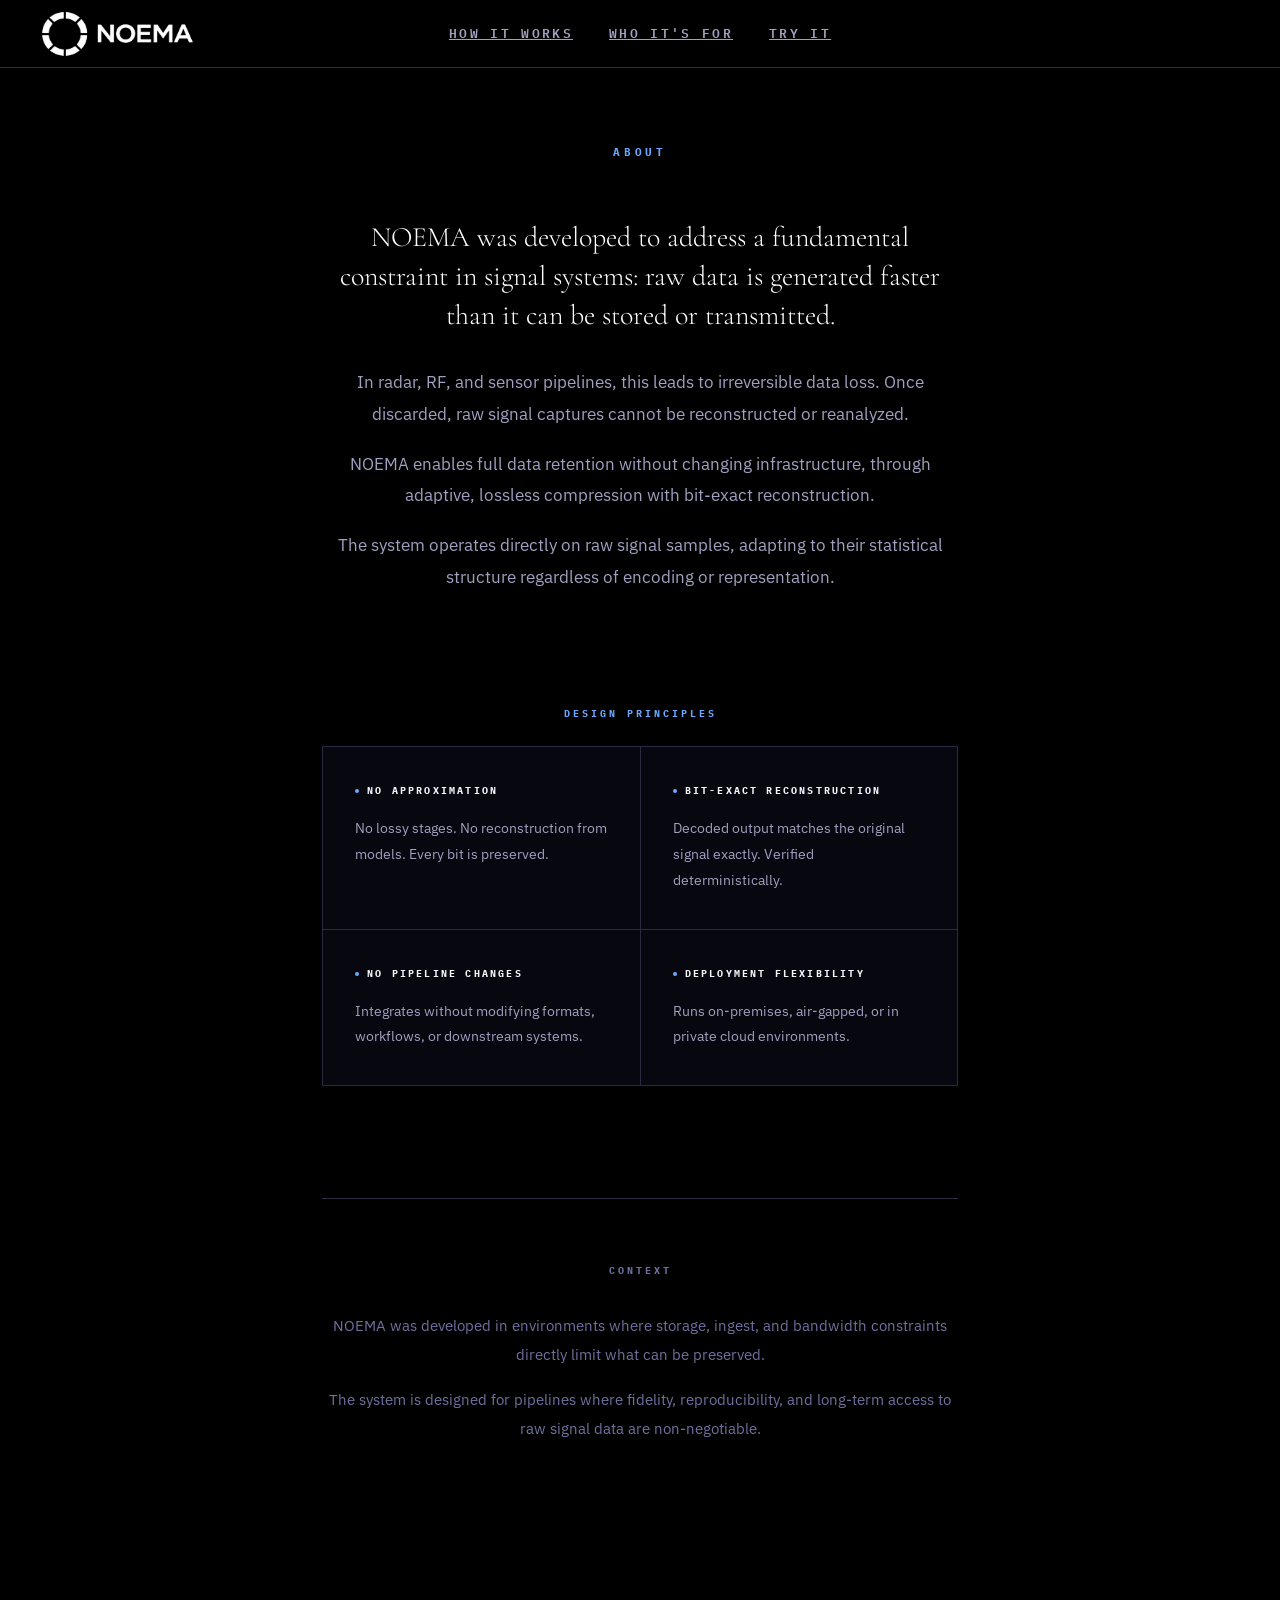
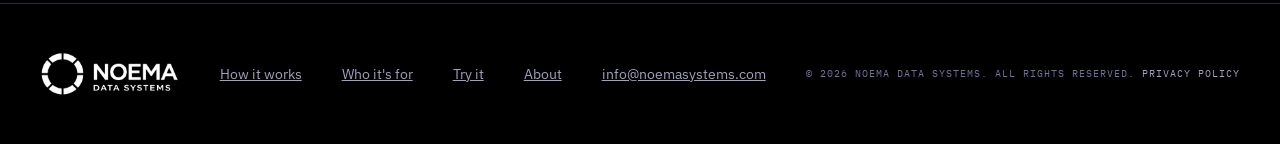
==== about.html @ 704bd15a "Standardise nav and footer across all pages per spec" ====
<!DOCTYPE html>
<html lang="en">
<head>
<meta charset="UTF-8">
<meta name="viewport" content="width=device-width, initial-scale=1.0, viewport-fit=cover">
<title>About — NOEMA Data Systems</title>
<link rel="preconnect" href="https://fonts.googleapis.com">
<link rel="preconnect" href="https://fonts.gstatic.com" crossorigin>
<link href="https://fonts.googleapis.com/css2?family=Cormorant+Garamond:ital,wght@0,300;0,400;1,300;1,400&family=IBM+Plex+Mono:wght@400;500;600;700&family=IBM+Plex+Sans:wght@400;500;600;700&display=swap" rel="stylesheet">
<link rel="stylesheet" href="css/style.css">
<style>

  .about-wrap {
    max-width: 700px;
    margin: 0 auto;
    padding: 9rem 2rem 7rem;
  }

  /* ---- Header ---- */
  .about-label {
    font-family: var(--mono); font-size: 11px; font-weight: 700;
    letter-spacing: 0.35em; text-transform: uppercase; color: var(--blue);
    display: block; margin-bottom: 3.5rem;
    text-align: center;
  }

  /* ---- Core text block ---- */
  .about-core {
    text-align: center;
    margin-bottom: 7rem;
  }
  .about-core p {
    font-family: var(--sans); font-size: 1.05rem; font-weight: 400;
    color: var(--mid); line-height: 1.9;
  }
  .about-core p + p { margin-top: 1.1rem; }
  .about-core p:first-child {
    font-family: var(--serif); font-size: clamp(1.3rem, 3vw, 1.75rem);
    font-weight: 300; color: var(--white); line-height: 1.4;
    margin-bottom: 2rem;
  }

  /* ---- 2x2 Cards ---- */
  .about-cards-label {
    font-family: var(--mono); font-size: 10px; font-weight: 700;
    letter-spacing: 0.3em; text-transform: uppercase; color: var(--blue);
    display: block; margin-bottom: 1.5rem;
    text-align: center;
  }
  .about-cards {
    display: grid; grid-template-columns: 1fr 1fr;
    gap: 1px; background: var(--border);
    border: 1px solid var(--border);
    margin-bottom: 7rem;
  }
  .about-card {
    background: var(--surface);
    padding: 2.25rem 2rem;
    transition: background 0.3s;
  }
  .about-card:hover { background: var(--card); }
  .about-card-title {
    font-family: var(--mono); font-size: 10px; font-weight: 700;
    letter-spacing: 0.22em; text-transform: uppercase; color: var(--bright);
    margin-bottom: 1rem;
    display: flex; align-items: center; gap: 8px;
  }
  .about-card-title::before {
    content: ''; width: 4px; height: 4px; border-radius: 50%;
    background: var(--blue); flex-shrink: 0;
  }
  .about-card-body {
    font-family: var(--sans); font-size: 0.9rem; font-weight: 400;
    color: var(--mid); line-height: 1.8;
  }

  /* ---- Context block ---- */
  .about-context {
    text-align: center;
    padding-top: 4rem;
    border-top: 1px solid var(--border);
  }
  .about-context-label {
    font-family: var(--mono); font-size: 10px; font-weight: 700;
    letter-spacing: 0.3em; text-transform: uppercase; color: var(--dim);
    display: block; margin-bottom: 2rem;
  }
  .about-context p {
    font-family: var(--sans); font-size: 0.95rem; font-weight: 400;
    color: var(--dim); line-height: 1.9;
  }
  .about-context p + p { margin-top: 1rem; }

  /* ---- Responsive ---- */
  @media (max-width: 700px) {
    .about-wrap   { padding: 7rem 1.25rem 4rem; }
    .about-cards  { grid-template-columns: 1fr; }
    .about-card   { padding: 1.75rem 1.25rem; }
    .about-core p:first-child { font-size: 1.3rem; }
  }
</style>
</head>
<body>

<nav>
  <button class="nav-hamburger" id="navHamburger" aria-label="Open menu" aria-expanded="false">
    <span></span><span></span><span></span>
  </button>
  <img src="images/noema_logo.png" alt="NOEMA" class="nav-logo-img"
       onclick="window.location.href='index.html'">
  <div class="nav-links">
    <a href="index.html#how">How it works</a>
    <a href="index.html#for">Who it's for</a>
    <a href="index.html#pilot">Try it</a>
  </div>
</nav>

<div class="nav-dropdown" id="navDropdown">
  <a href="index.html#how"   onclick="closeNav()">How it works</a>
  <a href="index.html#for"   onclick="closeNav()">Who it's for</a>
  <a href="index.html#pilot" onclick="closeNav()">Try it</a>
</div>

<div class="about-wrap">

  <span class="about-label">About</span>

  <!-- Core text block -->
  <div class="about-core">
    <p>NOEMA was developed to address a fundamental constraint in signal systems: raw data is generated faster than it can be stored or transmitted.</p>
    <p>In radar, RF, and sensor pipelines, this leads to irreversible data loss. Once discarded, raw signal captures cannot be reconstructed or reanalyzed.</p>
    <p>NOEMA enables full data retention without changing infrastructure, through adaptive, lossless compression with bit-exact reconstruction.</p>
    <p>The system operates directly on raw signal samples, adapting to their statistical structure regardless of encoding or representation.</p>
  </div>

  <!-- Design principles -->
  <span class="about-cards-label">Design Principles</span>
  <div class="about-cards">
    <div class="about-card">
      <div class="about-card-title">No Approximation</div>
      <p class="about-card-body">No lossy stages. No reconstruction from models. Every bit is preserved.</p>
    </div>
    <div class="about-card">
      <div class="about-card-title">Bit-Exact Reconstruction</div>
      <p class="about-card-body">Decoded output matches the original signal exactly. Verified deterministically.</p>
    </div>
    <div class="about-card">
      <div class="about-card-title">No Pipeline Changes</div>
      <p class="about-card-body">Integrates without modifying formats, workflows, or downstream systems.</p>
    </div>
    <div class="about-card">
      <div class="about-card-title">Deployment Flexibility</div>
      <p class="about-card-body">Runs on-premises, air-gapped, or in private cloud environments.</p>
    </div>
  </div>

  <!-- Context -->
  <div class="about-context">
    <span class="about-context-label">Context</span>
    <p>NOEMA was developed in environments where storage, ingest, and bandwidth constraints directly limit what can be preserved.</p>
    <p>The system is designed for pipelines where fidelity, reproducibility, and long-term access to raw signal data are non-negotiable.</p>
  </div>

</div>

<footer>
  <img src="images/noema_bottom.png" alt="NOEMA" class="footer-logo-img">
  <div class="footer-links">
    <a href="index.html#how">How it works</a>
    <a href="index.html#for">Who it's for</a>
    <a href="index.html#pilot">Try it</a>
    <a href="about.html">About</a>
    <a href="mailto:info@noemasystems.com">info@noemasystems.com</a>
  </div>
  <div class="footer-legal">
    &copy; 2026 NOEMA DATA SYSTEMS. ALL RIGHTS RESERVED.
    <a href="privacy.html" class="privacy-link">Privacy Policy</a>
  </div>
</footer>

<script>
function closeNav(){
  document.getElementById('navDropdown').classList.remove('open');
  document.getElementById('navHamburger').classList.remove('open');
  document.getElementById('navHamburger').setAttribute('aria-expanded','false');
  document.body.classList.remove('nav-open');
}
document.getElementById('navHamburger').addEventListener('click', function(){
  const dd = document.getElementById('navDropdown');
  const open = dd.classList.toggle('open');
  this.classList.toggle('open', open);
  this.setAttribute('aria-expanded', open ? 'true' : 'false');
  document.body.classList.toggle('nav-open', open);
});
document.addEventListener('click', function(e){
  const dd = document.getElementById('navDropdown');
  const hb = document.getElementById('navHamburger');
  if(dd.classList.contains('open') && !dd.contains(e.target) && !hb.contains(e.target)) closeNav();
});
window.addEventListener('resize', function(){
  if(window.innerWidth > 700) closeNav();
});
</script>
</body>
</html>
---- css/style.css ----
*, *::before, *::after { box-sizing: border-box; margin: 0; padding: 0; }

:root {
  --black:    #000000;
  --surface:  #070710;
  --card:     #0c0c1a;
  --elevated: #121228;
  --border:   #2a2a42;
  --border2:  #3a3a60;
  --dim:      #7070a0;
  --mid:      #a0a0c0;
  --sub:      #c0c0e0;
  --text:     #e8e8f4;
  --bright:   #f4f4ff;
  --white:    #ffffff;
  --blue:     #6aa9ff;
  --blue-dim: rgba(106,169,255,0.18);
  --blue-glow: rgba(106,169,255,0.5);
  --mono:  'IBM Plex Mono', monospace;
  --sans:  'IBM Plex Sans', sans-serif;
  --serif: 'Cormorant Garamond', Georgia, serif;
}

html { scroll-behavior: smooth; overflow-x: hidden; }
body {
  background: var(--black); color: var(--text);
  font-family: var(--sans); font-weight: 400; line-height: 1.6;
  -webkit-font-smoothing: antialiased;
  font-size: 18px;
}
body.nav-open { overflow: hidden; }

::selection { background: rgba(106,169,255,0.3); color: var(--white); }
::-webkit-scrollbar { width: 2px; }
::-webkit-scrollbar-thumb { background: var(--border2); }

.container { max-width: 1280px; margin: 0 auto; padding: 0 2rem; }

/* Scroll targets land with the section title just below the fixed nav (68px) */
#how        { scroll-margin-top: 84px; }
#for        { scroll-margin-top: 36px; }
#principles { scroll-margin-top: 36px; }
#pilot      { scroll-margin-top: 68px; }
#signup     { scroll-margin-top: 44px; }

/* ---- NAV ---- */
nav {
  position: fixed; top: 0; left: 0; right: 0; z-index: 900;
  height: 68px; display: flex; align-items: center; justify-content: space-between;
  padding: 0 2.5rem;
  background: rgba(0,0,0,0.95); backdrop-filter: blur(24px);
  border-bottom: 1px solid var(--border);
}
.nav-logo-img { height: 48px; width: auto; cursor: pointer; display: block; }
.nav-links {
  display: flex; position: absolute;
  left: 50%; transform: translateX(-50%);
}
.nav-links a {
  font-family: var(--mono); font-size: 13px; font-weight: 600;
  letter-spacing: 0.18em; text-transform: uppercase; color: var(--mid);
  padding: 10px 18px; cursor: pointer; transition: color 0.25s;
}
.nav-links a:hover { color: var(--white); }
.nav-cta {
  font-family: var(--mono); font-size: 13px; font-weight: 700;
  letter-spacing: 0.18em; text-transform: uppercase;
  background: var(--white); color: var(--black); border: none;
  padding: 10px 24px; border-radius: 40px; cursor: pointer;
  transition: opacity 0.2s;
}
.nav-cta:hover { opacity: 0.85; }

/* Hamburger — hidden on desktop */
.nav-hamburger {
  display: none;
  background: transparent; border: none; cursor: pointer;
  padding: 8px; width: 40px; height: 40px;
  flex-direction: column; justify-content: center; align-items: center; gap: 5px;
  z-index: 901;
}
.nav-hamburger span {
  display: block; width: 22px; height: 1.5px;
  background: var(--bright);
  transition: transform 0.3s, opacity 0.25s;
  transform-origin: center;
}
.nav-hamburger.open span:nth-child(1) { transform: translateY(6.5px) rotate(45deg); }
.nav-hamburger.open span:nth-child(2) { opacity: 0; }
.nav-hamburger.open span:nth-child(3) { transform: translateY(-6.5px) rotate(-45deg); }

/* Mobile dropdown — hidden on desktop */
.nav-dropdown {
  display: none;
  position: fixed; top: 60px; left: 0; right: 0;
  z-index: 899;
  background: rgba(0,0,0,0.98); backdrop-filter: blur(24px);
  border-bottom: 1px solid var(--border);
  padding: 0 1rem;
  max-height: 0; overflow: hidden;
  transition: max-height 0.35s ease, padding 0.25s ease;
}
.nav-dropdown.open { max-height: 100vh; padding: 1rem 1rem 1.5rem; }
.nav-dropdown a {
  display: block;
  font-family: var(--mono); font-size: 13px; font-weight: 600;
  letter-spacing: 0.18em; text-transform: uppercase; color: var(--text);
  padding: 14px 4px; cursor: pointer;
  border-bottom: 1px solid var(--border);
  transition: color 0.2s;
}
.nav-dropdown a:hover,
.nav-dropdown a:active { color: var(--blue); }
.nav-dropdown a:last-of-type { border-bottom: none; }
.nav-dropdown-cta {
  display: block; width: 100%; margin-top: 1rem;
  font-family: var(--mono); font-size: 12px; font-weight: 700;
  letter-spacing: 0.18em; text-transform: uppercase;
  background: var(--white); color: var(--black); border: none;
  padding: 14px 20px; border-radius: 40px; cursor: pointer;
}

/* ---- HERO ---- */
.hero {
  position: relative; min-height: 100vh;
  display: flex; align-items: center; justify-content: flex-start;
  padding: 5rem 2.5rem 0;
  overflow: hidden;
  background: #000008;
}
#hero-canvas {
  position: absolute; inset: 0; width: 100%; height: 100%; z-index: 0;
}
.hero-vignette {
  position: absolute; inset: 0; z-index: 1;
  background:
    radial-gradient(ellipse 65% 55% at 65% 32%, rgba(20,15,70,0.25) 0%, transparent 68%),
    linear-gradient(to bottom, rgba(0,0,0,0.0) 0%, rgba(0,0,0,0.0) 35%, rgba(0,0,0,0.88) 100%),
    linear-gradient(to right, rgba(0,0,0,0.55) 0%, rgba(0,0,0,0.0) 60%);
}

/* HUD */
.hud {
  position: absolute; z-index: 5;
  display: flex; flex-direction: column; gap: 5px;
  pointer-events: none;
}
.hud-tr {
  top: 84px; right: 2.25rem;
  text-align: right;
  background: rgba(0,0,0,0.28); backdrop-filter: blur(6px);
  border: 1px solid rgba(106,169,255,0.12); border-radius: 6px;
  padding: 12px 16px;
}
.hud-line {
  font-family: var(--mono); font-size: 9.5px; font-weight: 500;
  letter-spacing: 0.22em; text-transform: uppercase;
  color: rgba(140,160,210,0.55);
  display: flex; gap: 10px; align-items: center; justify-content: flex-end;
}
.hud-val { color: rgba(106,169,255,0.82); font-weight: 600; }
.hud-divider { height: 1px; background: rgba(106,169,255,0.12); margin: 4px 0; }

/* Corner brackets */
.corner {
  position: absolute; z-index: 5;
  width: 20px; height: 20px; pointer-events: none;
}
.corner-tl { top: 72px;    left: 1.5rem;  border-top:    1px solid rgba(106,169,255,0.22); border-left:  1px solid rgba(106,169,255,0.22); }
.corner-tr { top: 72px;    right: 1.5rem; border-top:    1px solid rgba(106,169,255,0.22); border-right: 1px solid rgba(106,169,255,0.22); }
.corner-bl { bottom: 49px; left: 1.5rem;  border-bottom: 1px solid rgba(106,169,255,0.22); border-left:  1px solid rgba(106,169,255,0.22); }
.corner-br { bottom: 49px; right: 1.5rem; border-bottom: 1px solid rgba(106,169,255,0.22); border-right: 1px solid rgba(106,169,255,0.22); }

/* Hero content */
.hero-content {
  position: relative; z-index: 2;
  max-width: 700px; margin-bottom: 4rem;
}
.hero-badge {
  display: inline-flex; align-items: center; gap: 10px;
  font-family: var(--mono); font-size: 11px; font-weight: 600;
  letter-spacing: 0.32em; text-transform: uppercase; color: var(--blue);
  margin-top: 1rem; margin-bottom: 1.5rem;
}
.bdot {
  width: 7px; height: 7px; border-radius: 50%;
  background: var(--blue);
  box-shadow: 0 0 12px 4px var(--blue-glow);
  animation: blink 2.4s ease-in-out infinite;
}
@keyframes blink {
  0%,100% { opacity: 1; }
  50%     { opacity: 0.2; }
}
.hero h1 {
  font-family: var(--serif);
  font-size: clamp(3rem, 8vw, 6.5rem);
  font-weight: 300; line-height: 1.05; letter-spacing: -0.01em;
  color: var(--white); margin-bottom: 1.5rem;
  text-shadow: 0 2px 4px rgba(0,0,0,0.4);
}
.hero h1 em { font-style: italic; }
.hero-sub {
  font-family: var(--sans); font-size: 1.15rem; font-weight: 400;
  color: var(--sub); max-width: 580px; line-height: 1.7;
  margin-bottom: 2rem;
}
.hero-actions {
  display: flex; gap: 1rem; flex-wrap: wrap; align-items: center;
  margin-bottom: 2rem;
}
.btn-white, .btn-outline { padding: 12px 28px; font-size: 11px; }
.btn-white {
  font-family: var(--mono); font-weight: 700; letter-spacing: 0.2em;
  text-transform: uppercase; background: var(--white); color: var(--black);
  border: none; border-radius: 40px; cursor: pointer;
  transition: opacity 0.2s; box-shadow: 0 1px 3px rgba(0,0,0,0.3);
}
.btn-white:hover { opacity: 0.88; }
.btn-outline {
  font-family: var(--mono); letter-spacing: 0.2em; text-transform: uppercase;
  color: var(--text); background: transparent;
  border: 1px solid var(--border2); border-radius: 40px; cursor: pointer;
  transition: border-color 0.25s, color 0.25s;
}
.btn-outline:hover { border-color: var(--blue); color: var(--blue); }

/* Hero live ratio stat */
.hero-stat {
  position: absolute; right: 3rem; bottom: 7rem;
  z-index: 2; text-align: right;
  background: rgba(0,0,0,0.3); backdrop-filter: blur(8px);
  padding: 0.5rem 1rem; border-radius: 20px;
}
.ratio-big {
  font-family: var(--mono); font-weight: 700;
  font-size: clamp(4rem, 10vw, 8rem);
  line-height: 1; color: var(--white);
  letter-spacing: -0.03em;
}
.ratio-x {
  font-family: var(--mono); font-weight: 600;
  font-size: clamp(2rem, 5vw, 4rem);
}
.ratio-label {
  font-family: var(--mono); font-size: 10px; font-weight: 600;
  letter-spacing: 0.26em; text-transform: uppercase;
  color: var(--dim); margin-top: 0.2rem;
}
.ratio-sub {
  font-family: var(--mono); font-size: 9px; font-weight: 500;
  letter-spacing: 0.18em; text-transform: uppercase;
  color: rgba(106,169,255,0.6);
}

/* Hero bottom bar */
.hero-bar {
  position: absolute; bottom: 0; left: 0; right: 0; z-index: 3;
  border-top: 1px solid var(--border);
  border-bottom: 1px solid var(--border2);
  background: rgba(0,0,0,0.96); backdrop-filter: blur(20px);
  padding: 0.5rem 0;
  overflow: hidden;
}
.hero-bar-track {
  display: grid;
  grid-template-columns: repeat(4, 1fr);
}
.bar-cell {
  padding: 14px 1.25rem;
  font-family: var(--mono); font-size: 11px; font-weight: 500;
  letter-spacing: 0.16em; text-transform: uppercase;
  color: var(--dim); border-right: 1px solid var(--border);
  display: flex; align-items: center; gap: 10px;
}
.bar-cell:last-child { border-right: none; }
.bar-cell.on { color: var(--bright); }
.dot-sm { width: 6px; height: 6px; border-radius: 50%; background: var(--dim); }
.dot-sm.live {
  background: var(--blue);
  box-shadow: 0 0 9px 3px var(--blue-glow);
  animation: blink 2.4s ease-in-out infinite;
}

/* ---- SECTION SPACING & TYPOGRAPHY ---- */
main.container { padding-top: 7rem; }
.section-pad { padding: 3rem 2.5rem 1.5rem; border-top: 1px solid var(--border); }
#how .section-pad { padding-top: 0; }
#principles .section-pad { padding-top: 3rem; }

.kicker {
  font-family: var(--mono); font-size: 12px; font-weight: 700;
  letter-spacing: 0.3em; text-transform: uppercase; color: var(--blue);
  margin-bottom: 1rem; display: block;
}
.section-h2 {
  font-family: var(--serif); font-size: clamp(2rem, 4vw, 3.5rem);
  font-weight: 400; color: var(--white); letter-spacing: 0.01em;
  line-height: 1.2; margin-bottom: 1rem;
}
.section-preamble {
  font-family: var(--sans); font-size: 1.1rem; font-weight: 400;
  color: var(--mid); line-height: 1.85; max-width: 680px;
  margin-top: 1rem; margin-bottom: 1.25rem;
}

/* ---- OPS GRID (How it works) ---- */
.ops-grid {
  display: grid; grid-template-columns: repeat(4, 1fr);
  gap: 1px; background: var(--border);
  border-top: 1px solid var(--border); border-bottom: 1px solid var(--border);
}
.op-card {
  background: var(--surface); padding: 2.75rem 2.25rem;
  position: relative; transition: background 0.3s;
}
.op-card:hover { background: var(--card); }
.op-card::after {
  content: ''; position: absolute; top: 0; left: 0; right: 0; height: 2px;
  background: linear-gradient(90deg, transparent, var(--blue), transparent);
  transform: scaleX(0); transform-origin: left;
  transition: transform 0.4s ease;
}
.op-card:hover::after { transform: scaleX(1); }
.op-num {
  font-family: var(--mono); font-size: 10px; font-weight: 600;
  letter-spacing: 0.26em; text-transform: uppercase; color: var(--blue);
  margin-bottom: 1.25rem;
  display: flex; align-items: center; gap: 8px;
}
.op-num::after { content: ''; flex: 1; height: 1px; background: var(--border2); }
.op-title {
  font-family: var(--serif); font-size: 1.4rem; font-weight: 500;
  color: var(--white); margin-bottom: 0.75rem; line-height: 1.3;
}
.op-desc {
  font-family: var(--sans); font-size: 0.95rem; font-weight: 400;
  color: var(--mid); line-height: 1.8; margin-bottom: 1.25rem;
}
.op-specs {
  font-family: var(--mono); font-size: 10px; font-weight: 500;
  letter-spacing: 0.12em; text-transform: uppercase; color: var(--dim);
  border-top: 1px solid var(--border); padding-top: 1rem;
  display: flex; flex-direction: column; gap: 6px;
}
.op-specs span { display: flex; align-items: center; gap: 6px; }
.op-specs span::before {
  content: ''; width: 4px; height: 4px; border-radius: 50%;
  background: rgba(106,169,255,0.7);
}

/* ---- PIPELINE ---- */
.pipeline-wrap {
  margin: 2.5rem 2.5rem 2rem;
  background: var(--surface);
  border: 1px solid var(--border2); border-radius: 24px;
  padding: 2.5rem; position: relative;
}
.pipeline-flow {
  display: flex; align-items: center; justify-content: space-between;
  flex-wrap: wrap; gap: 0.5rem;
}
.pipe-node {
  flex: 1; min-width: 100px; text-align: center;
  padding: 1rem 0.75rem; background: var(--card);
  border: 1px solid var(--border2); border-radius: 16px;
}
.pipe-node.hl {
  background: var(--blue-dim);
  border-color: rgba(106,169,255,0.5);
}
.node-label {
  font-family: var(--mono); font-size: 9px; font-weight: 600;
  letter-spacing: 0.14em; text-transform: uppercase;
  color: var(--dim); margin-bottom: 4px;
}
.node-val {
  font-family: var(--serif); font-weight: 500; font-style: italic;
  font-size: 1.6rem; color: var(--white); margin: 0.3rem 0;
}
.node-note {
  font-family: var(--mono); font-size: 9px;
  letter-spacing: 0.1em; text-transform: uppercase; color: var(--blue);
}
.pipe-arrow { color: var(--border2); font-size: 1.4rem; flex-shrink: 0; }

.ratio-slider {
  margin-top: 2rem; display: flex; align-items: center;
  justify-content: center; gap: 1.5rem; flex-wrap: wrap;
  border-top: 1px solid var(--border); padding-top: 1.5rem;
}
.ratio-slider label {
  font-family: var(--mono); font-size: 10px; font-weight: 600;
  letter-spacing: 0.2em; text-transform: uppercase; color: var(--dim);
}
input[type="range"] {
  width: 280px; height: 3px;
  background: var(--border2); -webkit-appearance: none;
}
input[type="range"]:focus { outline: none; }
input[type="range"]::-webkit-slider-thumb {
  -webkit-appearance: none;
  width: 16px; height: 16px; border-radius: 50%;
  background: var(--blue); cursor: pointer; border: none;
  box-shadow: 0 0 8px var(--blue-glow);
  transition: transform 0.15s;
}
input[type="range"]::-webkit-slider-thumb:hover { transform: scale(1.25); }
.ratio-value {
  font-family: var(--mono); font-size: 15px; font-weight: 700;
  color: var(--blue); background: var(--card);
  padding: 5px 12px; border-radius: 30px;
  border: 1px solid var(--border2);
  min-width: 60px; text-align: center;
}
.validation-note {
  text-align: center; margin-top: 1.5rem;
  font-family: var(--mono); font-size: 9px;
  letter-spacing: 0.2em; text-transform: uppercase; color: var(--blue);
  border-top: 1px solid var(--border); padding-top: 1rem;
}

/* ---- WHO IT'S FOR (cards) ---- */
.cards-grid {
  display: grid; grid-template-columns: repeat(3, 1fr);
  gap: 1px; background: var(--border);
  border-top: 1px solid var(--border); border-bottom: 1px solid var(--border);
  margin: 1.25rem 0;
}
.who-card {
  background: var(--surface); overflow: hidden;
  transition: background 0.35s;
}
.who-card:hover { background: var(--card); }
.card-img-box {
  width: 100%; height: 240px;
  background: var(--card); position: relative; overflow: hidden;
  display: flex; align-items: center; justify-content: center;
}
.card-img-box img {
  width: 100%; height: 100%; object-fit: cover;
  transition: transform 0.5s;
}
.who-card:hover .card-img-box img { transform: scale(1.04); }
.card-img-box::after {
  content: ''; position: absolute; left: 0; right: 0; height: 1px;
  background: linear-gradient(90deg, transparent, rgba(106,169,255,0.6), transparent);
  animation: scan 5s linear infinite;
  animation-delay: var(--d, 0s); top: 0;
}
@keyframes scan {
  0%   { top: 0;    opacity: 0; }
  8%   { opacity: 0.6; }
  88%  { opacity: 0.6; }
  100% { top: 100%; opacity: 0; }
}
.card-body { padding: 2.25rem 2.25rem 2.75rem; }
.card-cat {
  font-family: var(--mono); font-size: 10px; font-weight: 600;
  letter-spacing: 0.26em; text-transform: uppercase; color: var(--blue);
  margin-bottom: 1rem;
}
.card-title {
  font-family: var(--serif); font-size: 1.4rem; font-weight: 500;
  color: var(--white); margin-bottom: 0.75rem; line-height: 1.3;
}
.card-text {
  font-family: var(--sans); font-size: 0.95rem; font-weight: 400;
  color: var(--mid); line-height: 1.8;
}

/* ---- FIRST PRINCIPLES ---- */
.principles-grid {
  display: grid; grid-template-columns: repeat(2, 1fr);
  gap: 1px; background: var(--border);
  border-top: 1px solid var(--border); border-bottom: 1px solid var(--border);
  margin: 1.25rem 0;
}
.principle {
  background: var(--surface); padding: 3rem;
  transition: background 0.35s;
}
.principle:hover { background: var(--card); }
.principle h4 {
  font-family: var(--serif); font-size: 1.3rem; font-weight: 500;
  color: var(--bright); margin-bottom: 0.85rem; line-height: 1.35;
}
.principle p {
  font-family: var(--sans); font-size: 0.95rem; font-weight: 400;
  color: var(--mid); line-height: 1.85;
}

/* ---- TRY IT ---- */
.tryit-banner {
  background: var(--card); border: 1px solid var(--border2);
  border-radius: 28px; padding: 3.5rem;
  margin: 4rem 0 2rem;
  position: relative; overflow: hidden;
}
.tryit-banner::before {
  content: ''; position: absolute; inset: 0;
  background-image:
    linear-gradient(rgba(255,255,255,0.02) 1px, transparent 1px),
    linear-gradient(90deg, rgba(255,255,255,0.02) 1px, transparent 1px);
  background-size: 48px 48px; pointer-events: none;
}
.tryit-banner::after {
  content: ''; position: absolute; inset: 0;
  background: radial-gradient(ellipse 55% 70% at 0% 50%, rgba(106,169,255,0.1) 0%, transparent 60%);
  pointer-events: none;
}
.tryit-top { margin-bottom: 3rem; }
.tryit-heading {
  font-family: var(--serif); font-size: clamp(2rem, 4vw, 3.5rem);
  font-weight: 400; color: var(--white); letter-spacing: 0.01em;
  line-height: 1.2; margin-bottom: 1.1rem;
}
.tryit-sub {
  font-family: var(--sans); font-size: 1.1rem; font-weight: 400;
  color: var(--mid); line-height: 1.85;
  max-width: 560px; margin-bottom: 1.75rem;
}
.shadow-badge {
  display: inline-flex; align-items: center; gap: 10px;
  background: rgba(106,169,255,0.08);
  border: 1px solid rgba(106,169,255,0.25);
  border-radius: 8px; padding: 8px 16px;
  margin-bottom: 1.25rem;
}
.shadow-badge-dot {
  width: 5px; height: 5px; border-radius: 50%;
  background: var(--blue);
  box-shadow: 0 0 7px 2px var(--blue-glow);
  animation: blink 2.4s ease-in-out infinite;
}
.shadow-badge-text {
  font-family: var(--mono); font-size: 10px; font-weight: 700;
  letter-spacing: 0.22em; text-transform: uppercase; color: var(--blue);
}
.tryit-badge-section { margin: 1rem 0; }
.tryit-badge-line,
.tryit-badge-single {
  font-family: var(--mono); font-size: 10px; font-weight: 600;
  letter-spacing: 0.14em; text-transform: uppercase; color: var(--bright);
  background: rgba(0,0,0,0.4); border: 1px solid var(--border2);
  padding: 6px 14px; border-radius: 40px;
  display: inline-block; margin: 0 0.5rem 0.5rem 0;
}

.tryit-steps {
  display: grid; grid-template-columns: repeat(4, 1fr);
  gap: 1px; background: var(--border2);
  border-radius: 12px; overflow: hidden;
  margin: 2rem 0;
}
.tryit-step { background: var(--elevated); padding: 2.5rem 2rem; }
.ts-num {
  font-family: var(--mono); font-size: 10px; font-weight: 700;
  letter-spacing: 0.22em; text-transform: uppercase; color: var(--blue);
  margin-bottom: 1rem;
  display: flex; align-items: center; gap: 8px;
}
.ts-num::after { content: ''; flex: 1; height: 1px; background: var(--border2); }
.ts-title {
  font-family: var(--serif); font-size: 1.4rem; font-weight: 500;
  color: var(--white); margin-bottom: 0.75rem; line-height: 1.3;
}
.ts-body {
  font-family: var(--sans); font-size: 0.95rem; font-weight: 400;
  color: var(--mid); line-height: 1.8;
}

.deploy-row {
  display: inline-flex; align-items: stretch;
  border: 1px solid var(--border2); border-radius: 8px;
  overflow: hidden; margin: 2rem 0;
}
.deploy-scroller { display: flex; }
.deploy-track { display: flex; }
.deploy-label {
  font-family: var(--mono); font-size: 10px; font-weight: 700;
  letter-spacing: 0.18em; text-transform: uppercase; color: var(--dim);
  padding: 10px 18px;
  border-right: 1px solid var(--border2);
  display: flex; align-items: center;
}
.deploy-item {
  font-family: var(--mono); font-size: 10px; font-weight: 500;
  letter-spacing: 0.12em; text-transform: uppercase; color: var(--sub);
  padding: 10px 16px;
  border-right: 1px solid var(--border);
  display: flex; align-items: center; gap: 6px;
  justify-content: center;
  white-space: nowrap;
}
.deploy-item:last-child { border-right: none; }
.deploy-item::before {
  content: ''; width: 3px; height: 3px; border-radius: 50%;
  background: rgba(106,169,255,0.35);
}

.tryit-cta-row {
  display: flex; align-items: center; gap: 1rem;
  margin-top: 2rem;
}
.tryit-arrow {
  font-family: var(--mono); font-size: 10px;
  letter-spacing: 0.16em; text-transform: uppercase; color: var(--mid);
  display: flex; align-items: center; gap: 8px;
  cursor: pointer; background: none; border: none;
  transition: color 0.25s;
}
.tryit-arrow:hover { color: var(--white); }
.tryit-arrow svg { transition: transform 0.25s; }
.tryit-arrow:hover svg { transform: translateY(3px); }

/* ---- FORM ---- */
.form-section {
  display: grid; grid-template-columns: 1fr 1fr;
  gap: 7rem; align-items: start; margin: 0;
}
.form-left h2 {
  font-family: var(--serif); font-size: clamp(1.8rem, 3vw, 2.5rem);
  font-weight: 400; color: var(--white); margin-bottom: 1rem;
}
.form-left p {
  font-family: var(--sans); font-size: 1rem; font-weight: 400;
  color: var(--mid); line-height: 1.85;
}
.f-group { display: flex; flex-direction: column; gap: 6px; margin-bottom: 14px; }
.f-row    { display: grid; grid-template-columns: 1fr 1fr; gap: 14px; }
.f-label {
  font-family: var(--mono); font-size: 10px; font-weight: 600;
  letter-spacing: 0.18em; text-transform: uppercase; color: var(--dim);
}
.fi, .fs {
  background: var(--surface); border: 1px solid var(--border2);
  color: var(--bright); font-family: var(--sans);
  font-size: 16px; font-weight: 400;
  padding: 14px 16px; border-radius: 12px;
  width: 100%; outline: none;
  transition: border-color 0.3s;
}
.fi:focus, .fs:focus { border-color: rgba(106,169,255,0.7); }
.fi::placeholder { color: var(--dim); }
.fs { -webkit-appearance: none; cursor: pointer; color: var(--mid); }
.fs option { background: var(--card); color: var(--text); }
.fsub {
  background: var(--white); color: var(--black);
  font-family: var(--mono); font-size: 11px; font-weight: 700;
  letter-spacing: 0.2em; text-transform: uppercase;
  padding: 15px; border: none; border-radius: 40px;
  width: 100%; cursor: pointer;
  margin-top: 6px; transition: opacity 0.2s;
}
.fsub:hover { opacity: 0.88; }
.fnote {
  font-family: var(--mono); font-size: 9px;
  letter-spacing: 0.12em; text-transform: uppercase;
  color: var(--dim); text-align: center; margin-top: 12px;
}
#formSuccess {
  display: none; text-align: center; padding: 3rem;
  border: 1px solid var(--border2); background: var(--surface);
  border-radius: 24px;
}
#formSuccess p {
  font-family: var(--serif); font-size: 1.6rem; font-weight: 400;
  color: var(--blue);
}
#formSuccess small {
  display: block; margin-top: 10px;
  font-family: var(--mono); font-size: 10px;
  letter-spacing: 0.14em; text-transform: uppercase; color: var(--dim);
}

/* ---- FOOTER ---- */
footer {
  border-top: 1px solid var(--border);
  padding: 3rem 2.5rem;
  display: flex; justify-content: space-between; align-items: center;
  flex-wrap: wrap; gap: 1.5rem;
  margin-top: 3rem;
}
.footer-logo-img { height: 44px; width: auto; display: block; }
.footer-links { display: flex; gap: 2.5rem; flex-wrap: wrap; }
.footer-links a {
  font-family: var(--sans); font-size: 14px; font-weight: 400;
  color: var(--mid); cursor: pointer; transition: color 0.25s;
}
.footer-links a:hover { color: var(--white); }
.footer-legal {
  font-family: var(--mono); font-size: 10px;
  letter-spacing: 0.1em; text-transform: uppercase;
  color: var(--dim);
}
.privacy-link { color: var(--mid); text-decoration: none; transition: color 0.25s; }
.privacy-link:hover { color: var(--white); text-decoration: underline; }

/* ---- REVEAL ---- */
.reveal {
  opacity: 0; transform: translateY(18px);
  transition: opacity 0.8s ease, transform 0.8s ease;
}
.reveal.in { opacity: 1; transform: none; }

/* =============================================================
   RESPONSIVE
   ============================================================= */

@media (max-width: 1024px) {
  .nav-links { display: none; }
  .ops-grid { grid-template-columns: 1fr 1fr; }
  .cards-grid,
  .principles-grid,
  .tryit-steps { grid-template-columns: 1fr; }
  .deploy-row { flex-wrap: wrap; }
  .form-section { grid-template-columns: 1fr; gap: 3rem; }
  .hero-stat   { right: 1.5rem; bottom: 7rem; }
  .hero-bar    { grid-template-columns: 1fr 1fr; }
  .hero        { padding: 4rem 1.5rem 0; min-height: 95vh; }
  .hero h1     { font-size: clamp(2rem, 6vw, 4rem); }
  .hud         { display: none; }
  .corner      { display: none; }
}

@media (max-width: 700px) {
  /* --- Nav: hamburger left, logo center, CTA moves to dropdown --- */
  nav {
    padding: 0 1rem;
    height: 60px;
    justify-content: space-between;
  }
  .nav-hamburger { display: flex; position: relative; z-index: 902; }
  .nav-dropdown  { display: block; }
  .nav-logo-img {
    height: 34px;
    position: absolute;
    left: 50%;
    transform: translateX(-50%);
  }
  .nav-cta { display: none; }

  /* --- Layout --- */
  .container       { padding: 0 1rem; }
  main.container   { padding-top: 4.5rem; }
  .section-pad     { padding: 2rem 1rem 1rem; }
  #principles .section-pad { padding-top: 2rem; }

  /* --- Scroll anchors: shorter nav (60px) --- */
  #how        { scroll-margin-top: 72px; }
  #for        { scroll-margin-top: 12px; }
  #principles { scroll-margin-top: 12px; }
  #pilot      { scroll-margin-top: 44px; }
  #signup     { scroll-margin-top: 20px; }

  /* --- Hero (bigger headline + bigger sub-text on phone) --- */
  .hero {
    padding: 4.5rem 1.25rem 0;
    min-height: 88vh;
  }
  .hero-content { margin-bottom: 4.5rem; }
  .hero h1 {
    font-size: clamp(2.75rem, 11vw, 4rem);
    line-height: 1.08;
    margin-bottom: 1.25rem;
  }
  .hero h1 br { display: block; }
  .hero-sub {
    font-size: 1.15rem;
    line-height: 1.65;
    max-width: 100%;
    margin-bottom: 2rem;
  }
  .hero-actions {
    flex-direction: column;
    align-items: flex-start;
    gap: 0.9rem;
    margin-bottom: 0.5rem;
  }
  .hero-actions .btn-white,
  .hero-actions .btn-outline {
    display: inline-flex;
    align-items: center; justify-content: center;
    width: auto;
    padding: 11px 22px;
  }
  .hero-stat { display: none; }
  .hud, .corner { display: none; }

  /* --- Hero bar: auto-scrolling marquee --- */
  .hero-bar { padding: 0; }
  .hero-bar-track {
    display: flex;
    grid-template-columns: none;
    width: max-content;
    animation: marquee-scroll 28s linear infinite;
    will-change: transform;
  }
  .hero-bar-track .bar-cell {
    flex-shrink: 0;
    padding: 10px 1.5rem;
    font-size: 10px;
    border-right: 1px solid var(--border);
    white-space: nowrap;
  }

  /* --- Single column areas --- */
  .f-row { grid-template-columns: 1fr; }

  /* --- Op-cards: horizontal swipe carousel --- */
  .ops-grid {
    grid-template-columns: none;
    display: flex;
    overflow-x: auto;
    scroll-snap-type: x mandatory;
    -webkit-overflow-scrolling: touch;
    scrollbar-width: none;
    border-top: none; border-bottom: none;
    background: transparent;
    gap: 0;
    margin: 0 -1rem;
    padding: 0 1rem 0.5rem;
  }
  .ops-grid::-webkit-scrollbar { display: none; }
  .op-card {
    flex: 0 0 82%;
    min-width: 82%;
    scroll-snap-align: start;
    padding: 2rem 1.25rem;
    border: 1px solid var(--border);
    border-radius: 16px;
    margin-right: 0.75rem;
  }
  .op-card:last-child { margin-right: 0.5rem; }
  .op-title { font-size: 1.25rem; }

  /* --- Who it's for: horizontal swipe carousel --- */
  .cards-grid {
    grid-template-columns: none;
    display: flex;
    overflow-x: auto;
    scroll-snap-type: x mandatory;
    -webkit-overflow-scrolling: touch;
    scrollbar-width: none;
    border-top: none; border-bottom: none;
    background: transparent;
    gap: 0;
    margin: 1rem -1rem 0.5rem;
    padding: 0 1rem 0.5rem;
  }
  .cards-grid::-webkit-scrollbar { display: none; }
  .who-card {
    flex: 0 0 82%;
    min-width: 82%;
    scroll-snap-align: start;
    border: 1px solid var(--border);
    border-radius: 16px;
    margin-right: 0.75rem;
    overflow: hidden;
  }
  .who-card:last-child { margin-right: 0.5rem; }
  .card-img-box { height: 200px; }
  .card-body    { padding: 1.75rem 1.25rem 2rem; }
  .card-title   { font-size: 1.25rem; }

  /* --- First principles: 2x2 grid, bigger headings --- */
  .principles-grid { grid-template-columns: 1fr 1fr; gap: 1px; }
  .principle       { padding: 1.25rem 1rem; }
  .principle h4    { font-size: 1.15rem; margin-bottom: 0.5rem; line-height: 1.25; }
  .principle p     { font-size: 0.82rem; line-height: 1.55; }

  /* --- Pipeline: vertical stack with rotated arrows --- */
  .pipeline-wrap {
    margin: 1.5rem 0;
    padding: 1.5rem 1.25rem;
    border-radius: 18px;
  }
  .pipeline-flow { flex-direction: column; gap: 0.35rem; }
  .pipe-node     { width: 100%; min-width: 0; padding: 0.75rem; }
  .pipe-arrow    { transform: rotate(90deg); font-size: 0.9rem; line-height: 0.5; }
  .node-label    { font-size: 8.5px; }
  .node-val      { font-size: 1.2rem; margin: 0.15rem 0; }
  .node-note     { font-size: 8.5px; }
  .ratio-slider {
    flex-direction: column;
    gap: 0.75rem;
    margin-top: 1.25rem;
    padding-top: 1.25rem;
  }
  input[type="range"] { width: 100%; max-width: 280px; }

  /* --- Try-it banner --- */
  .tryit-banner   { padding: 1.75rem 1.25rem; border-radius: 20px; }
  .tryit-top      { margin-bottom: 2rem; }
  .tryit-heading  { font-size: clamp(1.75rem, 7vw, 2.25rem); line-height: 1.15; }
  .tryit-sub      { font-size: 1rem; max-width: 100%; }
  .shadow-badge   { padding: 7px 12px; }
  .shadow-badge-text { font-size: 9px; letter-spacing: 0.14em; }
  .tryit-cta-row  { flex-wrap: wrap; }

  /* --- Try-it badges: swipeable + auto-advancing carousel --- */
  .tryit-badge-section {
    margin: 1rem -1.25rem;
    overflow-x: auto;
    overflow-y: hidden;
    -webkit-overflow-scrolling: touch;
    scrollbar-width: none;
    /* No scroll-snap here — conflicts with the translateX animation below */
    -webkit-mask-image: linear-gradient(90deg, transparent, #000 8%, #000 92%, transparent);
            mask-image: linear-gradient(90deg, transparent, #000 8%, #000 92%, transparent);
  }
  .tryit-badge-section::-webkit-scrollbar { display: none; }
  .tryit-badge-track {
    display: flex;
    width: max-content;
    gap: 0;
    padding: 0 0.375rem;
    animation: marquee-scroll 22s linear infinite;
    will-change: transform;
  }
  .tryit-badge-track > * {
    flex-shrink: 0;
    margin: 0 0.375rem;
    white-space: nowrap;
  }
  .tryit-badge-section:hover .tryit-badge-track,
  .tryit-badge-section.paused .tryit-badge-track {
    animation-play-state: paused;
  }

  /* --- Try-it steps: horizontal swipe carousel --- */
  .tryit-steps {
    grid-template-columns: none;
    display: flex;
    overflow-x: auto;
    scroll-snap-type: x mandatory;
    -webkit-overflow-scrolling: touch;
    scrollbar-width: none;
    background: transparent;
    border-radius: 0;
    gap: 0.75rem;
    margin: 1.25rem -1.25rem;
    padding: 0 1.25rem 0.5rem;
  }
  .tryit-steps::-webkit-scrollbar { display: none; }
  .tryit-step {
    flex: 0 0 78%;
    min-width: 78%;
    scroll-snap-align: start;
    padding: 1.75rem 1.25rem;
    border: 1px solid var(--border2);
    border-radius: 14px;
  }
  .ts-title { font-size: 1.2rem; }

  /* --- Deploy row: fixed label + swipeable marquee items --- */
  .deploy-row {
    display: flex;           /* full width on mobile — label is absolute positioned */
    position: relative;
    flex-direction: row;
    align-items: stretch;
    overflow: hidden;
    border-radius: 10px;
    padding-left: 118px;
  }
  .deploy-label {
    position: absolute;
    left: 0; top: 0; bottom: 0;
    width: 118px; z-index: 2;
    background: var(--card);
    border-right: 1px solid var(--border2);
    border-bottom: none;
    padding: 10px 12px;
    justify-content: center;
    flex-shrink: 0;
  }
  .deploy-scroller {
    overflow-x: auto;
    overflow-y: hidden;
    -webkit-overflow-scrolling: touch;
    scrollbar-width: none;
    /* No scroll-snap — conflicts with marquee animation and causes half-cut items */
    flex: 1;
  }
  .deploy-scroller::-webkit-scrollbar { display: none; }
  .deploy-track {
    display: flex;
    width: max-content;
    animation: marquee-scroll 18s linear infinite;
    will-change: transform;
  }
  .deploy-scroller:hover .deploy-track,
  .deploy-scroller.paused .deploy-track {
    animation-play-state: paused;
  }
  .deploy-item {
    flex-shrink: 0;
    border-right: 1px solid var(--border);
    border-bottom: none;
    padding: 10px 14px;
    white-space: nowrap;
    min-width: max-content;
  }
  .deploy-item:last-child { border-right: 1px solid var(--border); }
  .deploy-row::before {
    content: '';
    position: absolute;
    left: 118px; top: 0; bottom: 0;
    width: 18px; z-index: 1;
    background: linear-gradient(to right, var(--card), rgba(12,12,26,0));
    pointer-events: none;
  }

  /* --- Carousel end-spacer for visual affordance --- */
  .ops-grid::after,
  .cards-grid::after,
  .tryit-steps::after {
    content: '';
    flex: 0 0 1rem;
  }

  /* --- Form --- */
  .form-section { gap: 2rem; }
  .form-left h2 { font-size: clamp(1.6rem, 6vw, 2rem); }
  .fi, .fs      { font-size: 16px; padding: 12px 14px; }

  /* --- Footer --- */
  footer {
    flex-direction: column;
    align-items: flex-start;
    padding: 2rem 1rem;
  }
  .footer-links { gap: 1.25rem 1.75rem; }
}

@media (max-width: 380px) {
  .hero h1        { font-size: 2.4rem; }
  .section-h2     { font-size: 1.75rem; }
  .tryit-heading  { font-size: 1.75rem; }
  .hero-actions .btn-white,
  .hero-actions .btn-outline {
    width: 100%;
    justify-content: center;
    text-align: center;
  }
  .nav-logo-img   { height: 30px; }
}

/* ---- Marquee animation (outside media queries for broad support) ---- */
@keyframes marquee-scroll {
  0%   { transform: translateX(0); }
  100% { transform: translateX(-50%); }
}
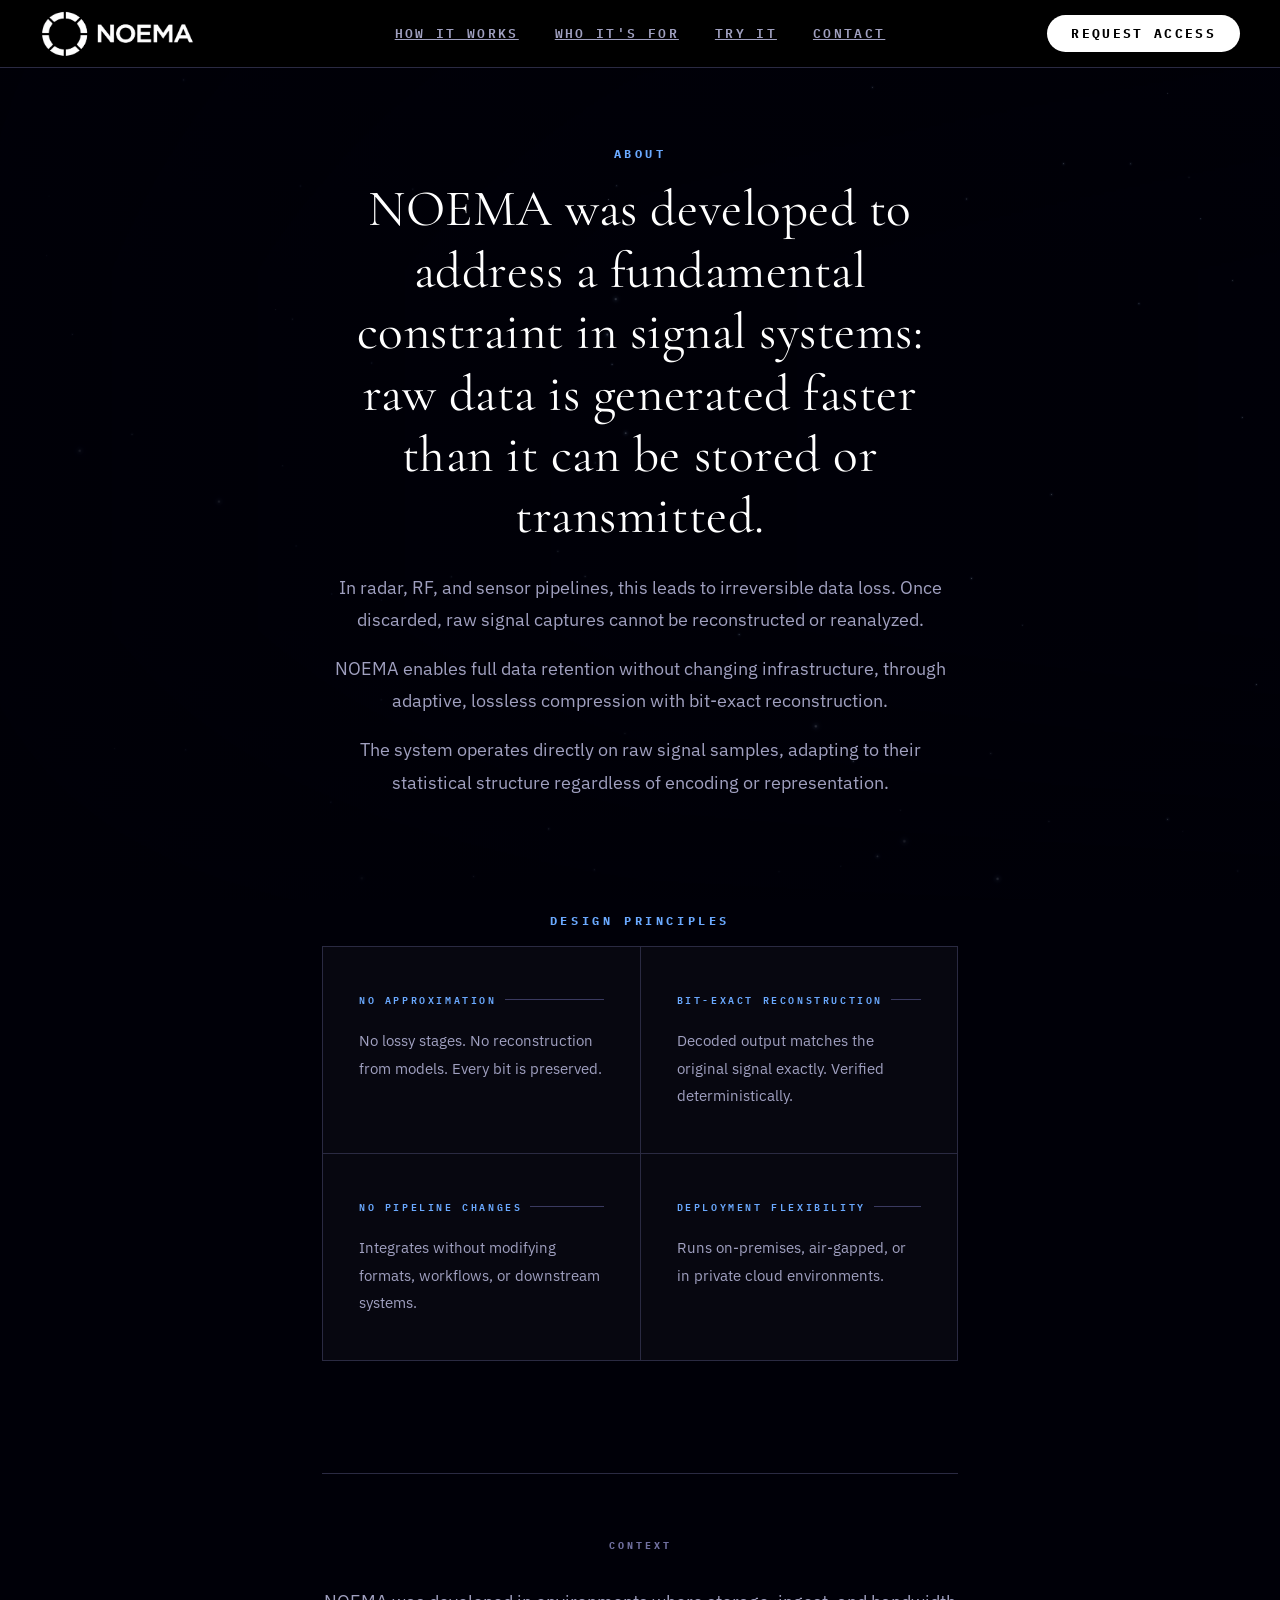
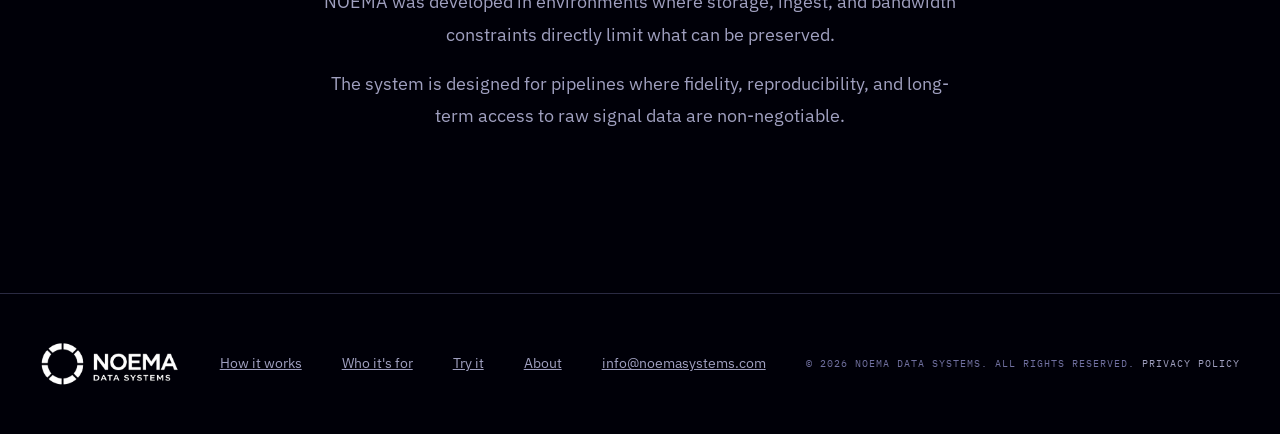
==== commit f5fddf99: "Fix script error" ====
--- a/about.html
+++ b/about.html
@@ -14,13 +14,15 @@
     max-width: 700px;
     margin: 0 auto;
     padding: 9rem 2rem 7rem;
+    position: relative;
+    z-index: 2;
   }
 
   /* ---- Header ---- */
   .about-label {
-    font-family: var(--mono); font-size: 11px; font-weight: 700;
-    letter-spacing: 0.35em; text-transform: uppercase; color: var(--blue);
-    display: block; margin-bottom: 3.5rem;
+    font-family: var(--mono); font-size: 12px; font-weight: 700;
+    letter-spacing: 0.3em; text-transform: uppercase; color: var(--blue);
+    display: block; margin-bottom: 1rem;
     text-align: center;
   }
 
@@ -30,21 +32,21 @@
     margin-bottom: 7rem;
   }
   .about-core p {
-    font-family: var(--sans); font-size: 1.05rem; font-weight: 400;
-    color: var(--mid); line-height: 1.9;
-  }
-  .about-core p + p { margin-top: 1.1rem; }
+    font-family: var(--sans); font-size: 1.1rem; font-weight: 400;
+    color: var(--mid); line-height: 1.85;
+  }
+  .about-core p + p { margin-top: 1rem; }
   .about-core p:first-child {
-    font-family: var(--serif); font-size: clamp(1.3rem, 3vw, 1.75rem);
-    font-weight: 300; color: var(--white); line-height: 1.4;
-    margin-bottom: 2rem;
+    font-family: var(--serif); font-size: clamp(2rem, 4vw, 3.5rem);
+    font-weight: 400; color: var(--white); line-height: 1.2;
+    letter-spacing: 0.01em; margin-bottom: 1.5rem;
   }
 
   /* ---- 2x2 Cards ---- */
   .about-cards-label {
-    font-family: var(--mono); font-size: 10px; font-weight: 700;
+    font-family: var(--mono); font-size: 12px; font-weight: 700;
     letter-spacing: 0.3em; text-transform: uppercase; color: var(--blue);
-    display: block; margin-bottom: 1.5rem;
+    display: block; margin-bottom: 1rem;
     text-align: center;
   }
   .about-cards {
@@ -55,22 +57,26 @@
   }
   .about-card {
     background: var(--surface);
-    padding: 2.25rem 2rem;
+    padding: 2.75rem 2.25rem;
     transition: background 0.3s;
+    position: relative;
   }
   .about-card:hover { background: var(--card); }
+  .about-card::after {
+    content: ''; position: absolute; top: 0; left: 0; right: 0; height: 2px;
+    background: linear-gradient(90deg, transparent, var(--blue), transparent);
+    transform: scaleX(0); transform-origin: left; transition: transform 0.4s ease;
+  }
+  .about-card:hover::after { transform: scaleX(1); }
   .about-card-title {
-    font-family: var(--mono); font-size: 10px; font-weight: 700;
-    letter-spacing: 0.22em; text-transform: uppercase; color: var(--bright);
-    margin-bottom: 1rem;
+    font-family: var(--mono); font-size: 10px; font-weight: 600;
+    letter-spacing: 0.26em; text-transform: uppercase; color: var(--blue);
+    margin-bottom: 1.25rem;
     display: flex; align-items: center; gap: 8px;
   }
-  .about-card-title::before {
-    content: ''; width: 4px; height: 4px; border-radius: 50%;
-    background: var(--blue); flex-shrink: 0;
-  }
+  .about-card-title::after { content: ''; flex: 1; height: 1px; background: var(--border2); }
   .about-card-body {
-    font-family: var(--sans); font-size: 0.9rem; font-weight: 400;
+    font-family: var(--sans); font-size: 0.95rem; font-weight: 400;
     color: var(--mid); line-height: 1.8;
   }
 
@@ -86,12 +92,21 @@
     display: block; margin-bottom: 2rem;
   }
   .about-context p {
-    font-family: var(--sans); font-size: 0.95rem; font-weight: 400;
-    color: var(--dim); line-height: 1.9;
+    font-family: var(--sans); font-size: 1.1rem; font-weight: 400;
+    color: var(--mid); line-height: 1.85;
   }
   .about-context p + p { margin-top: 1rem; }
 
-  /* ---- Responsive ---- */
+  /* Canvas background + vignette */
+  body { background: #000008; }
+  #bg-canvas { opacity: 0.55; } /* slightly dimmed so text stays crisp */
+  .about-vignette {
+    position: fixed; inset: 0; z-index: 1; pointer-events: none;
+    background:
+      linear-gradient(to right, rgba(0,0,8,0.85) 0%, rgba(0,0,8,0.3) 50%, rgba(0,0,8,0.1) 100%),
+      linear-gradient(to bottom, rgba(0,0,8,0.4) 0%, rgba(0,0,8,0) 30%, rgba(0,0,8,0) 70%, rgba(0,0,8,0.7) 100%);
+  }
+  footer { position: relative; z-index: 2; }
   @media (max-width: 700px) {
     .about-wrap   { padding: 7rem 1.25rem 4rem; }
     .about-cards  { grid-template-columns: 1fr; }
@@ -112,14 +127,21 @@
     <a href="index.html#how">How it works</a>
     <a href="index.html#for">Who it's for</a>
     <a href="index.html#pilot">Try it</a>
-  </div>
+    <a href="index.html#signup">Contact</a>
+  </div>
+  <button class="nav-cta" onclick="window.location.href='index.html#signup'">Request access</button>
 </nav>
 
 <div class="nav-dropdown" id="navDropdown">
-  <a href="index.html#how"   onclick="closeNav()">How it works</a>
-  <a href="index.html#for"   onclick="closeNav()">Who it's for</a>
-  <a href="index.html#pilot" onclick="closeNav()">Try it</a>
+  <a href="index.html#how"    onclick="closeNav()">How it works</a>
+  <a href="index.html#for"    onclick="closeNav()">Who it's for</a>
+  <a href="index.html#pilot"  onclick="closeNav()">Try it</a>
+  <a href="index.html#signup" onclick="closeNav()">Contact</a>
+  <button class="nav-dropdown-cta" onclick="closeNav(); window.location.href='index.html#signup'">Request access</button>
 </div>
+
+<canvas id="bg-canvas" style="position:fixed;inset:0;width:100%;height:100%;z-index:0;pointer-events:none;"></canvas>
+<div class="about-vignette"></div>
 
 <div class="about-wrap">
 
@@ -179,8 +201,191 @@
 </footer>
 
 <script>
+/* ---- BACKGROUND CANVAS: galaxy → NOEMA logo loop ---- */
+(function(){
+  const c = document.getElementById('bg-canvas');
+  if(!c) return;
+  const ctx = c.getContext('2d');
+  let W, H, t = 0;
+  let particles = [];
+  let mouse = { x: -9999, y: -9999, active: false };
+  let running = true;
+
+  const PHASE_ORBIT    = 1.5;
+  const PHASE_CONVERGE = 4.5;
+  const PHASE_HOLD     = 11.0;
+  const PHASE_DISPERSE = 5.0;
+  const CYCLE_DURATION = PHASE_ORBIT + PHASE_CONVERGE + PHASE_HOLD + PHASE_DISPERSE;
+
+  const SPRITE_SIZE = 32;
+  const sprite = document.createElement('canvas');
+  sprite.width = sprite.height = SPRITE_SIZE;
+  (function(){
+    const sctx = sprite.getContext('2d');
+    const cx = SPRITE_SIZE / 2;
+    const halo = sctx.createRadialGradient(cx, cx, 0, cx, cx, cx);
+    halo.addColorStop(0,    'rgba(180,210,255,0.55)');
+    halo.addColorStop(0.25, 'rgba(150,190,245,0.22)');
+    halo.addColorStop(0.6,  'rgba(120,160,220,0.05)');
+    halo.addColorStop(1,    'rgba(100,140,210,0)');
+    sctx.fillStyle = halo;
+    sctx.fillRect(0, 0, SPRITE_SIZE, SPRITE_SIZE);
+    const core = sctx.createRadialGradient(cx, cx, 0, cx, cx, cx * 0.22);
+    core.addColorStop(0,   'rgba(255,255,255,1)');
+    core.addColorStop(0.4, 'rgba(230,240,255,0.7)');
+    core.addColorStop(1,   'rgba(200,220,255,0)');
+    sctx.fillStyle = core;
+    sctx.fillRect(0, 0, SPRITE_SIZE, SPRITE_SIZE);
+  })();
+
+  const RING_SEGMENTS   = 8;
+  const RING_GAP_DEG    = 14;
+  const RING_THICK_FRAC = 0.18;
+  const CORES = navigator.hardwareConcurrency || 4;
+  const STAR_COUNT = CORES >= 8 ? 600 : (CORES >= 4 ? 420 : 280);
+  const FORMER_FRACTION = 0.7;
+
+  function ringCenter(){
+    return { cx: W * 0.76, cy: H * 0.36, r: Math.min(W, H) * 0.21 };
+  }
+
+  function buildParticles(){
+    particles = [];
+    const { cx, cy, r } = ringCenter();
+    const thickness = r * RING_THICK_FRAC;
+    const innerR = r - thickness / 2;
+    const outerR = r + thickness / 2;
+    const segDeg = (360 / RING_SEGMENTS) - RING_GAP_DEG;
+    const maxOrbitR = Math.max(Math.hypot(cx,cy),Math.hypot(W-cx,cy),Math.hypot(cx,H-cy),Math.hypot(W-cx,H-cy));
+    const segStarts = [];
+    for(let s = 0; s < RING_SEGMENTS; s++) segStarts.push(s * (360/RING_SEGMENTS) + RING_GAP_DEG/2);
+
+    for(let i = 0; i < STAR_COUNT; i++){
+      const isFormer = Math.random() < FORMER_FRACTION;
+      let ringX, ringY;
+      if(isFormer){
+        const segIdx = Math.floor(Math.random() * RING_SEGMENTS);
+        const startDeg = segStarts[segIdx];
+        const pick = Math.random();
+        let deg, particleR;
+        if(pick < 0.08){
+          deg = startDeg; particleR = innerR + Math.random() * (outerR - innerR);
+        } else if(pick < 0.16){
+          deg = startDeg + segDeg; particleR = innerR + Math.random() * (outerR - innerR);
+        } else {
+          deg = startDeg + Math.random() * segDeg;
+          const lineR = Math.random() < 0.5 ? outerR : innerR;
+          particleR = lineR + (Math.random() - 0.5) * 3;
+        }
+        const rad = deg * Math.PI / 180;
+        ringX = cx + Math.cos(rad) * particleR;
+        ringY = cy + Math.sin(rad) * particleR;
+      }
+      const rFrac = Math.sqrt(Math.random());
+      const orbitR = 30 + rFrac * (maxOrbitR * 0.95);
+      const orbitAngle0 = Math.random() * Math.PI * 2;
+      const angularVel = 0.0008 + 0.0013 * (1 - rFrac);
+      const isFeature = Math.random() < 0.12;
+      const size = isFeature ? 11 + Math.random() * 7 : 4 + Math.random() * 4;
+      particles.push({
+        isFormer, orbitR, orbitAngle0, angularVel, _angle: orbitAngle0,
+        ringX, ringY,
+        x: cx + Math.cos(orbitAngle0) * orbitR,
+        y: cy + Math.sin(orbitAngle0) * orbitR,
+        vx: 0, vy: 0, size,
+        alpha: isFeature ? 0.8 + Math.random() * 0.2 : 0.55 + Math.random() * 0.3,
+        jitterPhase: Math.random() * Math.PI * 2,
+        jitterSpeed: 0.01 + Math.random() * 0.012,
+        jitterAmp: 0.2 + Math.random() * 0.3,
+        twinklePhase: Math.random() * Math.PI * 2,
+        twinkleSpeed: 0.015 + Math.random() * 0.025,
+      });
+    }
+  }
+
+  function resize(){
+    W = c.width  = c.offsetWidth;
+    H = c.height = c.offsetHeight;
+    buildParticles();
+  }
+  resize();
+  window.addEventListener('resize', resize);
+
+  window.addEventListener('mousemove', e => { mouse.x = e.clientX; mouse.y = e.clientY; mouse.active = true; });
+  window.addEventListener('mouseleave', () => { mouse.active = false; });
+  document.addEventListener('visibilitychange', () => {
+    running = !document.hidden; if(running) draw();
+  });
+
+  const SPRING_BASE = 0.014, DAMPING = 0.93;
+  const REPEL_RADIUS = 110, REPEL_STRENGTH = 5, REPEL_R2 = REPEL_RADIUS * REPEL_RADIUS;
+
+  function easeInOutSine(x){ return -(Math.cos(Math.PI * x) - 1) / 2; }
+
+  function getState(s){
+    const ct = s % CYCLE_DURATION;
+    if(ct < PHASE_ORBIT) return { formation: 0, orbitSpeed: 1 };
+    const t1 = ct - PHASE_ORBIT;
+    if(t1 < PHASE_CONVERGE){ const e = easeInOutSine(t1/PHASE_CONVERGE); return { formation: e, orbitSpeed: 1-e }; }
+    const t2 = t1 - PHASE_CONVERGE;
+    if(t2 < PHASE_HOLD) return { formation: 1, orbitSpeed: 0 };
+    const e = easeInOutSine((t2-PHASE_HOLD)/PHASE_DISPERSE);
+    return { formation: 1-e, orbitSpeed: e };
+  }
+
+  const startTime = performance.now();
+  let lastTime = startTime;
+
+  function draw(){
+    if(!running) return;
+    ctx.clearRect(0, 0, W, H);
+    ctx.globalCompositeOperation = 'lighter';
+    t += 1;
+    const now = performance.now();
+    const dt = Math.min(32, now - lastTime);
+    lastTime = now;
+    const state = getState((now - startTime) / 1000);
+    const { cx: gx, cy: gy } = ringCenter();
+    let lastAlpha = -1;
+
+    for(let i = 0; i < particles.length; i++){
+      const p = particles[i];
+      const spd = p.isFormer ? state.orbitSpeed : 0.35 + 0.65 * state.orbitSpeed;
+      p._angle += p.angularVel * spd * dt * 0.06;
+      const ox = gx + Math.cos(p._angle) * p.orbitR;
+      const oy = gy + Math.sin(p._angle) * p.orbitR;
+      const f = p.isFormer ? state.formation : 0;
+      const hx = p.isFormer ? (ox*(1-f) + p.ringX*f) : ox;
+      const hy = p.isFormer ? (oy*(1-f) + p.ringY*f) : oy;
+      p.vx += (hx - p.x) * SPRING_BASE * (1 + f * 0.4);
+      p.vy += (hy - p.y) * SPRING_BASE * (1 + f * 0.4);
+      if(mouse.active){
+        const dx = p.x - mouse.x, dy = p.y - mouse.y;
+        const d2 = dx*dx + dy*dy;
+        if(d2 < REPEL_R2 && d2 > 0.01){
+          const d = Math.sqrt(d2), force = (1-d/REPEL_RADIUS);
+          const ef = force*force*REPEL_STRENGTH;
+          p.vx += (dx/d)*ef; p.vy += (dy/d)*ef;
+        }
+      }
+      p.vx *= DAMPING; p.vy *= DAMPING;
+      p.x += p.vx; p.y += p.vy;
+      const jx = Math.cos(t*p.jitterSpeed+p.jitterPhase)*p.jitterAmp;
+      const jy = Math.sin(t*p.jitterSpeed*1.3+p.jitterPhase)*p.jitterAmp;
+      const twinkle = 0.75 + 0.25 * Math.sin(t*p.twinkleSpeed+p.twinklePhase);
+      const raw = Math.min(1, p.alpha * (p.isFormer ? (1+f*0.6) : 1) * twinkle);
+      const q = Math.round(raw * 8) / 8;
+      if(q !== lastAlpha){ ctx.globalAlpha = q; lastAlpha = q; }
+      ctx.drawImage(sprite, p.x+jx-p.size/2, p.y+jy-p.size/2, p.size, p.size);
+    }
+    ctx.globalAlpha = 1;
+    ctx.globalCompositeOperation = 'source-over';
+    requestAnimationFrame(draw);
+  }
+  draw();
+})();
+
 function closeNav(){
-  document.getElementById('navDropdown').classList.remove('open');
   document.getElementById('navHamburger').classList.remove('open');
   document.getElementById('navHamburger').setAttribute('aria-expanded','false');
   document.body.classList.remove('nav-open');
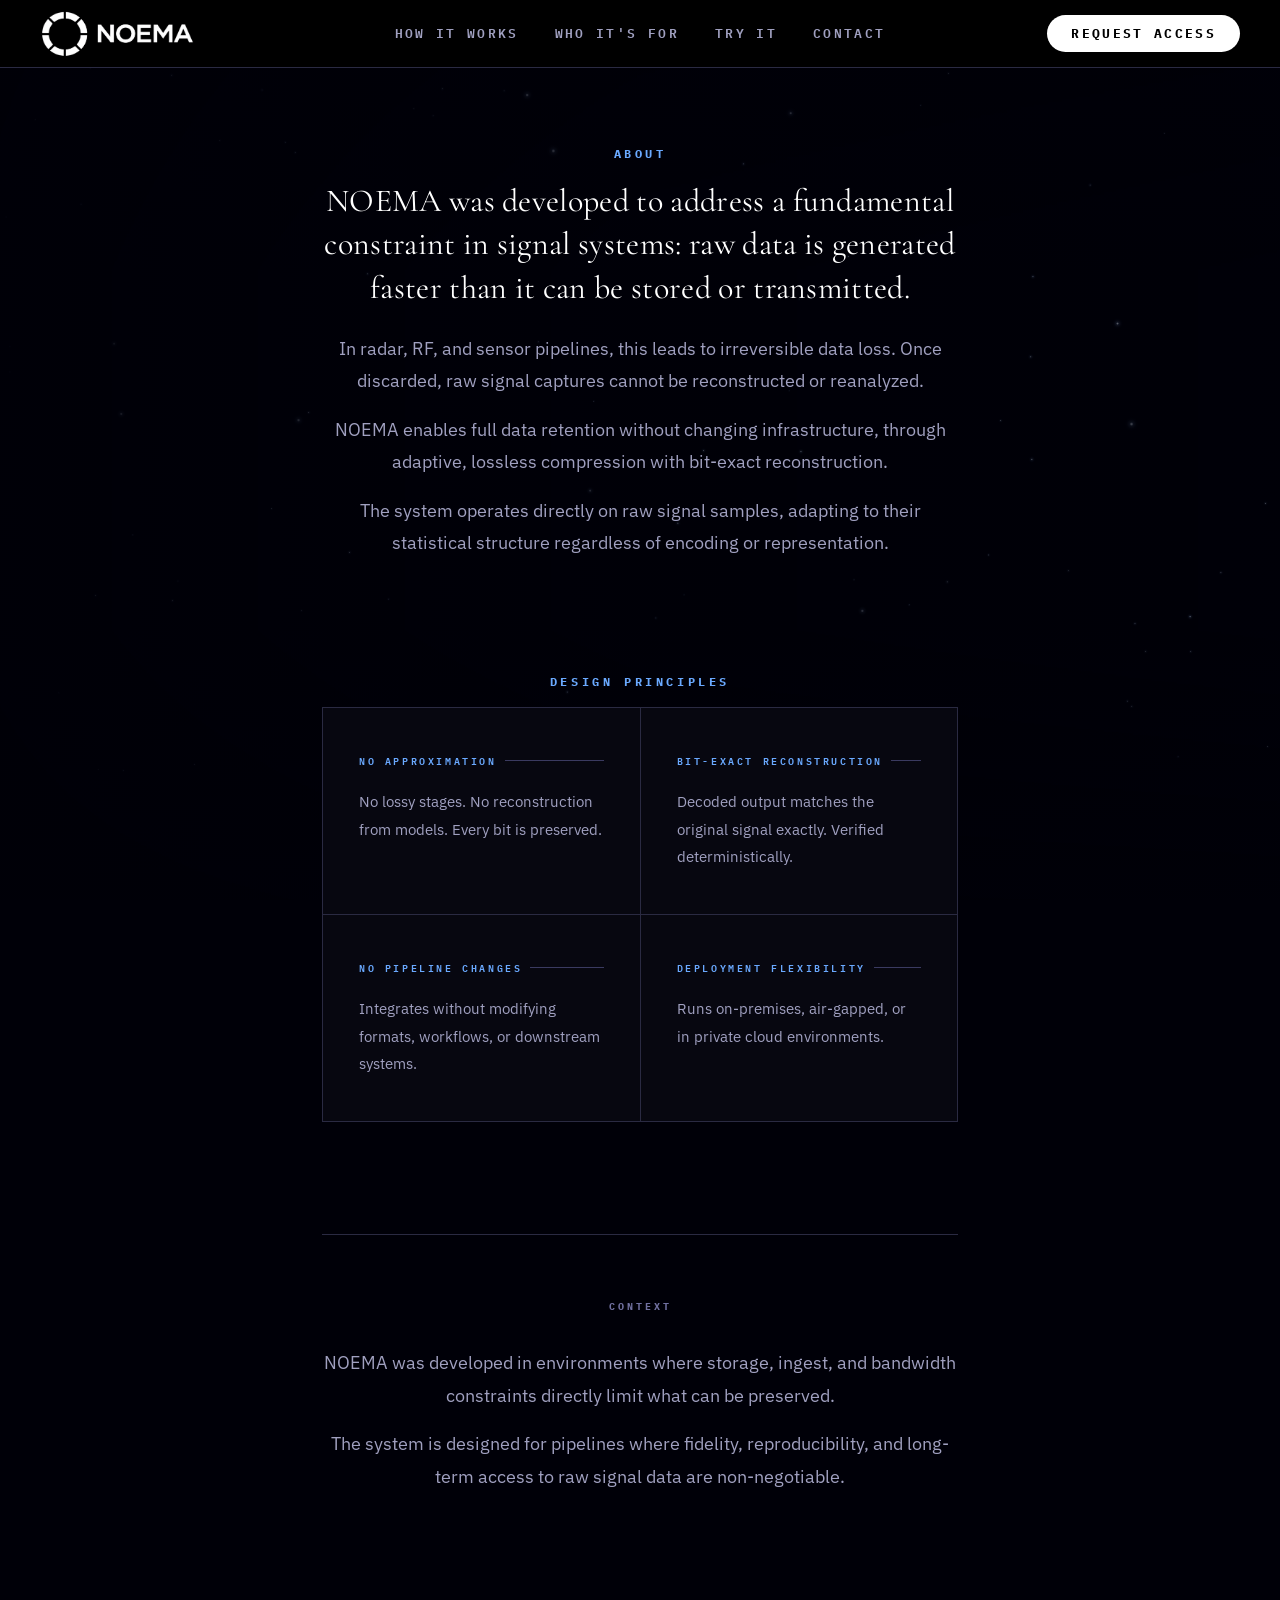
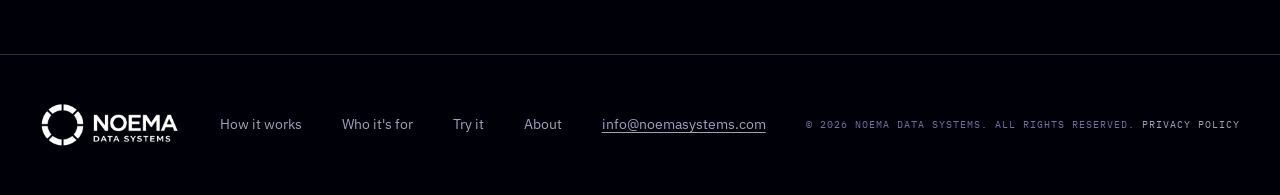
==== commit 08709063: "About: scale down opening statement font size" ====
--- a/about.html
+++ b/about.html
@@ -37,8 +37,8 @@
   }
   .about-core p + p { margin-top: 1rem; }
   .about-core p:first-child {
-    font-family: var(--serif); font-size: clamp(2rem, 4vw, 3.5rem);
-    font-weight: 400; color: var(--white); line-height: 1.2;
+    font-family: var(--serif); font-size: clamp(1.4rem, 2.5vw, 2rem);
+    font-weight: 400; color: var(--white); line-height: 1.35;
     letter-spacing: 0.01em; margin-bottom: 1.5rem;
   }
 
--- a/css/style.css
+++ b/css/style.css
@@ -30,7 +30,9 @@
 }
 body.nav-open { overflow: hidden; }
 
-::selection { background: rgba(106,169,255,0.3); color: var(--white); }
+a { text-decoration: none; }
+
+
 ::-webkit-scrollbar { width: 2px; }
 ::-webkit-scrollbar-thumb { background: var(--border2); }
 
@@ -60,6 +62,7 @@
   font-family: var(--mono); font-size: 13px; font-weight: 600;
   letter-spacing: 0.18em; text-transform: uppercase; color: var(--mid);
   padding: 10px 18px; cursor: pointer; transition: color 0.25s;
+  text-decoration: none;
 }
 .nav-links a:hover { color: var(--white); }
 .nav-cta {
@@ -108,6 +111,7 @@
   padding: 14px 4px; cursor: pointer;
   border-bottom: 1px solid var(--border);
   transition: color 0.2s;
+  text-decoration: none;
 }
 .nav-dropdown a:hover,
 .nav-dropdown a:active { color: var(--blue); }
@@ -687,7 +691,9 @@
 .footer-links a {
   font-family: var(--sans); font-size: 14px; font-weight: 400;
   color: var(--mid); cursor: pointer; transition: color 0.25s;
-}
+  text-decoration: none;
+}
+.footer-links a[href^="mailto"] { text-decoration: underline; text-underline-offset: 3px; }
 .footer-links a:hover { color: var(--white); }
 .footer-legal {
   font-family: var(--mono); font-size: 10px;
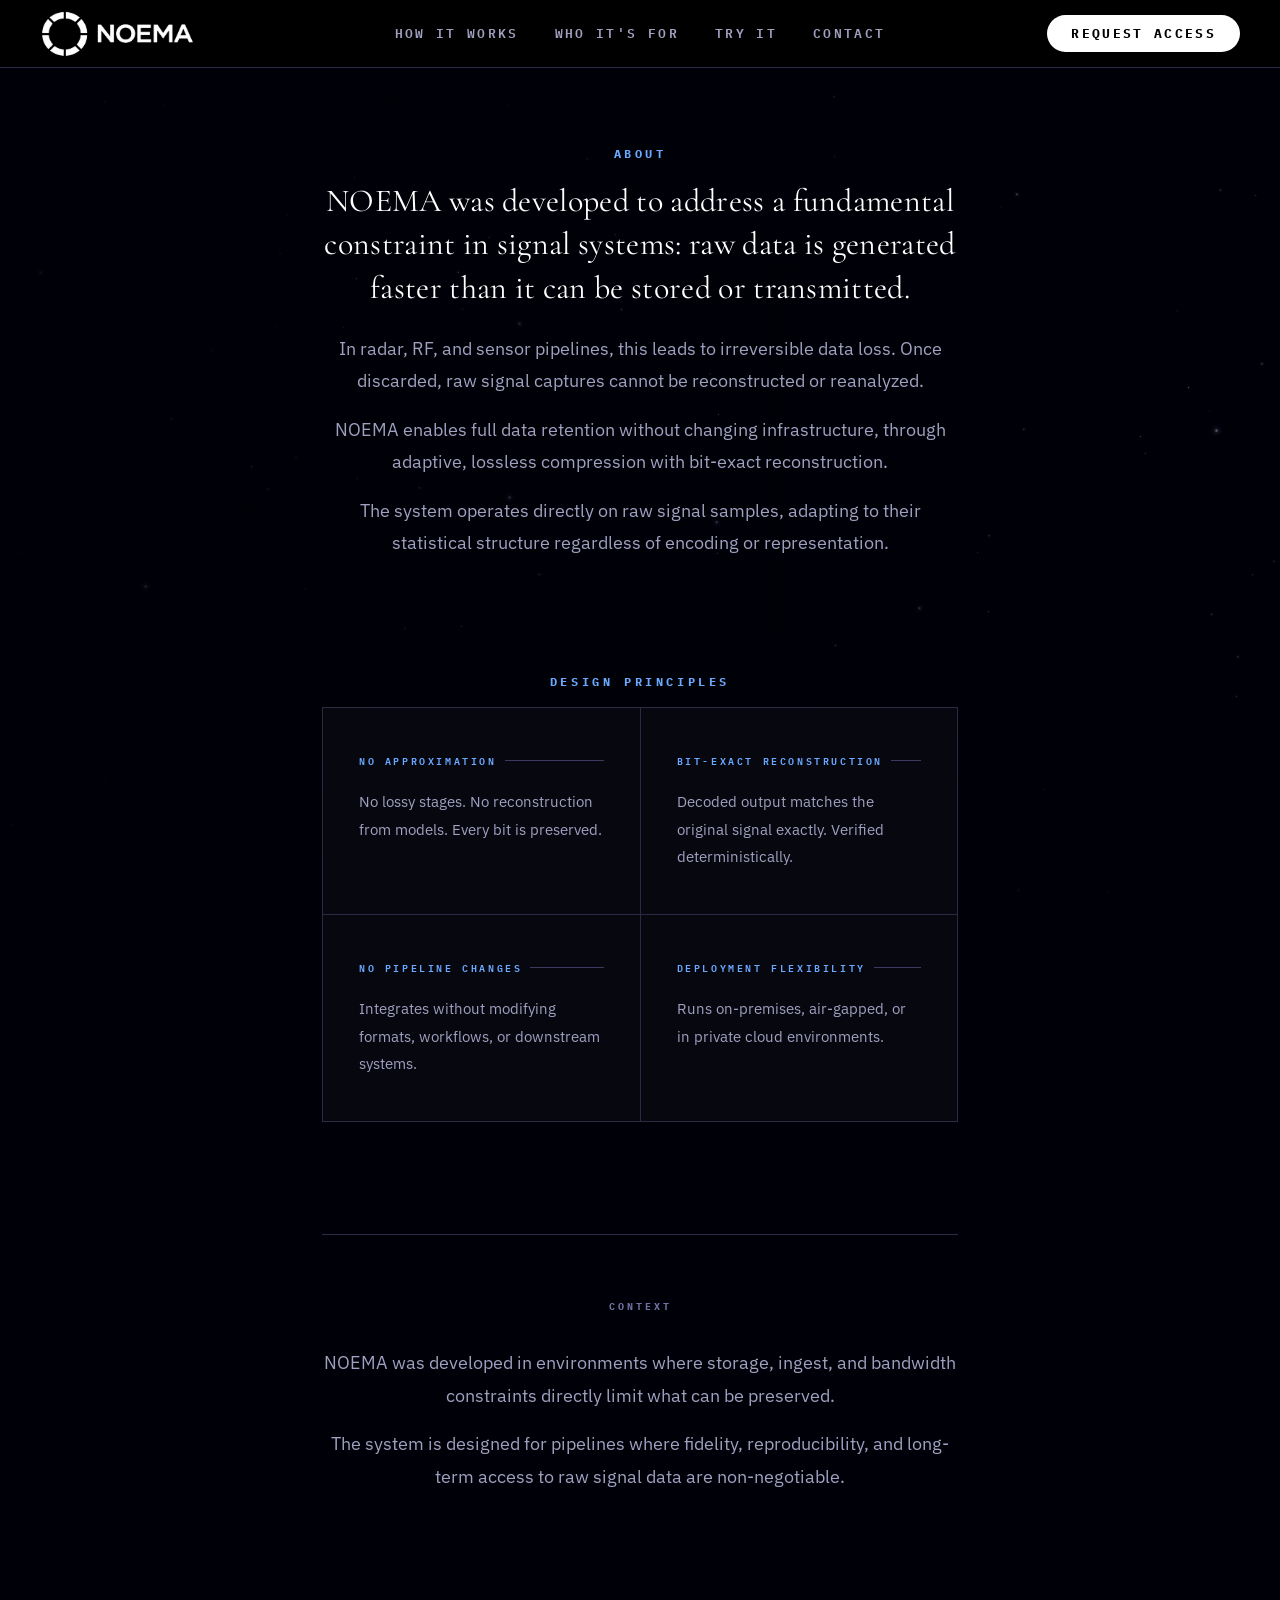
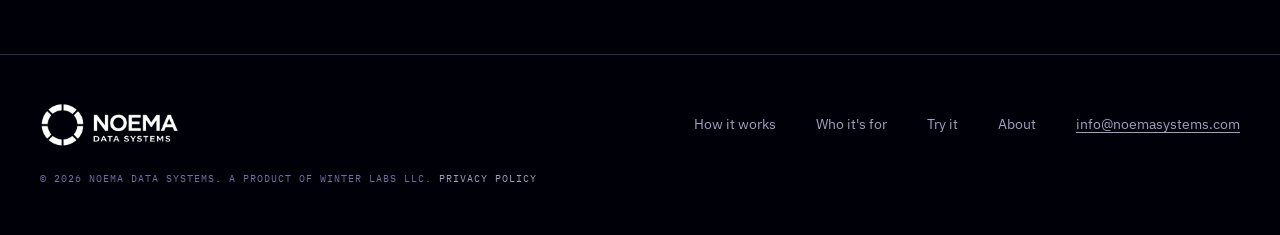
==== commit 53a1cd00: "Update footer legal line — Winter Labs LLC" ====
--- a/about.html
+++ b/about.html
@@ -195,7 +195,7 @@
     <a href="mailto:info@noemasystems.com">info@noemasystems.com</a>
   </div>
   <div class="footer-legal">
-    &copy; 2026 NOEMA DATA SYSTEMS. ALL RIGHTS RESERVED.
+    &copy; 2026 NOEMA Data Systems. A product of Winter Labs LLC.
     <a href="privacy.html" class="privacy-link">Privacy Policy</a>
   </div>
 </footer>
--- a/css/style.css
+++ b/css/style.css
@@ -755,9 +755,9 @@
 
   /* --- Scroll anchors: shorter nav (60px) --- */
   #how        { scroll-margin-top: 72px; }
-  #for        { scroll-margin-top: 12px; }
+  #for        { scroll-margin-top: 48px; }
   #principles { scroll-margin-top: 12px; }
-  #pilot      { scroll-margin-top: 44px; }
+  #pilot      { scroll-margin-top: 72px; }
   #signup     { scroll-margin-top: 20px; }
 
   /* --- Hero (bigger headline + bigger sub-text on phone) --- */
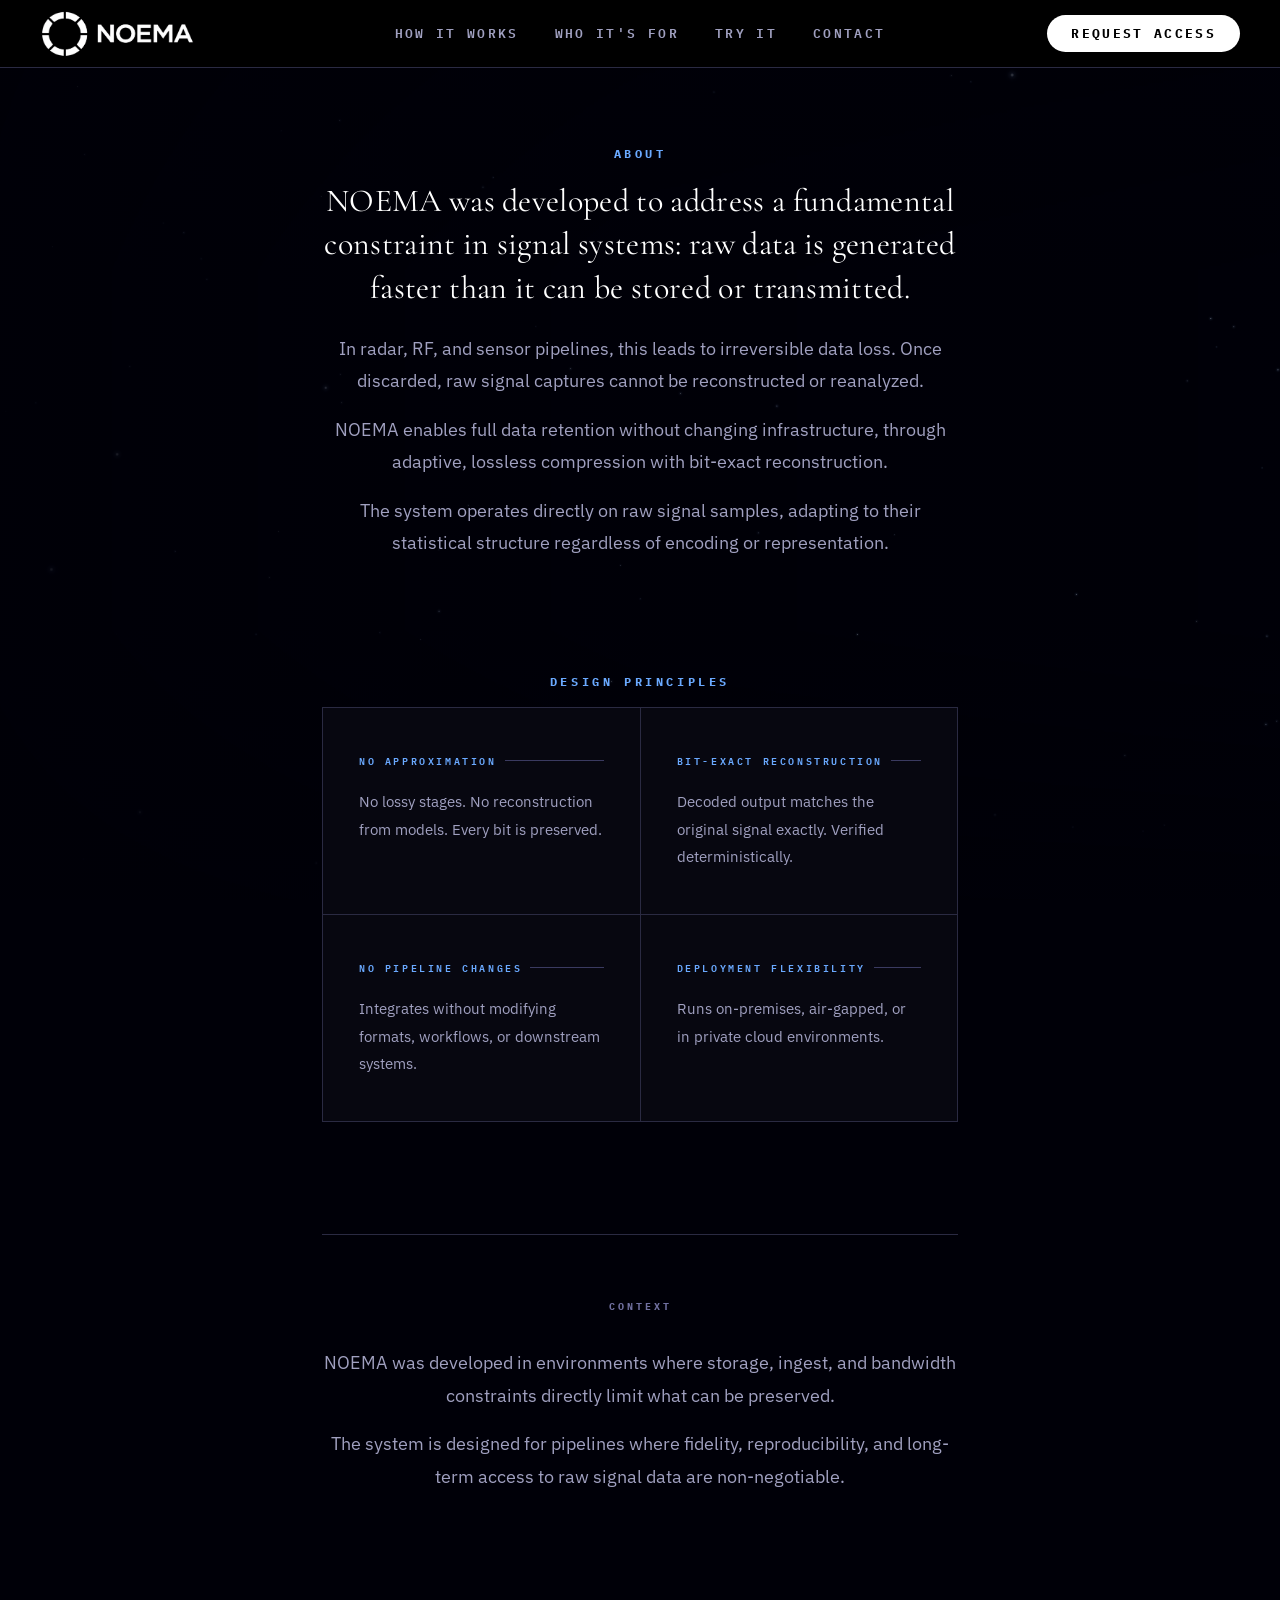
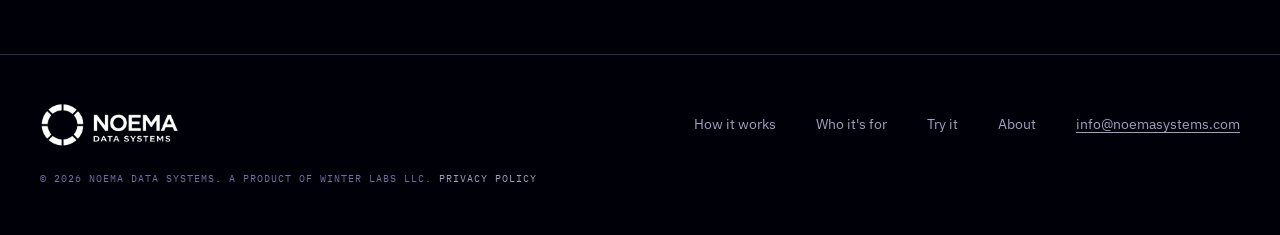
==== commit 0a7c5d5d: "Add favicon and OG image; update all SEO meta tags" ====
--- a/about.html
+++ b/about.html
@@ -4,6 +4,16 @@
 <meta charset="UTF-8">
 <meta name="viewport" content="width=device-width, initial-scale=1.0, viewport-fit=cover">
 <title>About — NOEMA Data Systems</title>
+<meta name="description" content="NOEMA was developed to address a fundamental constraint in signal systems: raw data is generated faster than it can be stored or transmitted.">
+<link rel="canonical" href="https://noemasystems.com/about.html">
+<link rel="icon" type="image/png" href="images/noema_favicon.png">
+<link rel="apple-touch-icon" href="images/noema_favicon.png">
+<meta property="og:type" content="website">
+<meta property="og:url" content="https://noemasystems.com/about.html">
+<meta property="og:title" content="About — NOEMA Data Systems">
+<meta property="og:description" content="NOEMA was developed to address a fundamental constraint in signal systems: raw data is generated faster than it can be stored or transmitted.">
+<meta property="og:image" content="https://noemasystems.com/images/noema_og.png">
+<meta property="og:site_name" content="NOEMA Data Systems">
 <link rel="preconnect" href="https://fonts.googleapis.com">
 <link rel="preconnect" href="https://fonts.gstatic.com" crossorigin>
 <link href="https://fonts.googleapis.com/css2?family=Cormorant+Garamond:ital,wght@0,300;0,400;1,300;1,400&family=IBM+Plex+Mono:wght@400;500;600;700&family=IBM+Plex+Sans:wght@400;500;600;700&display=swap" rel="stylesheet">
